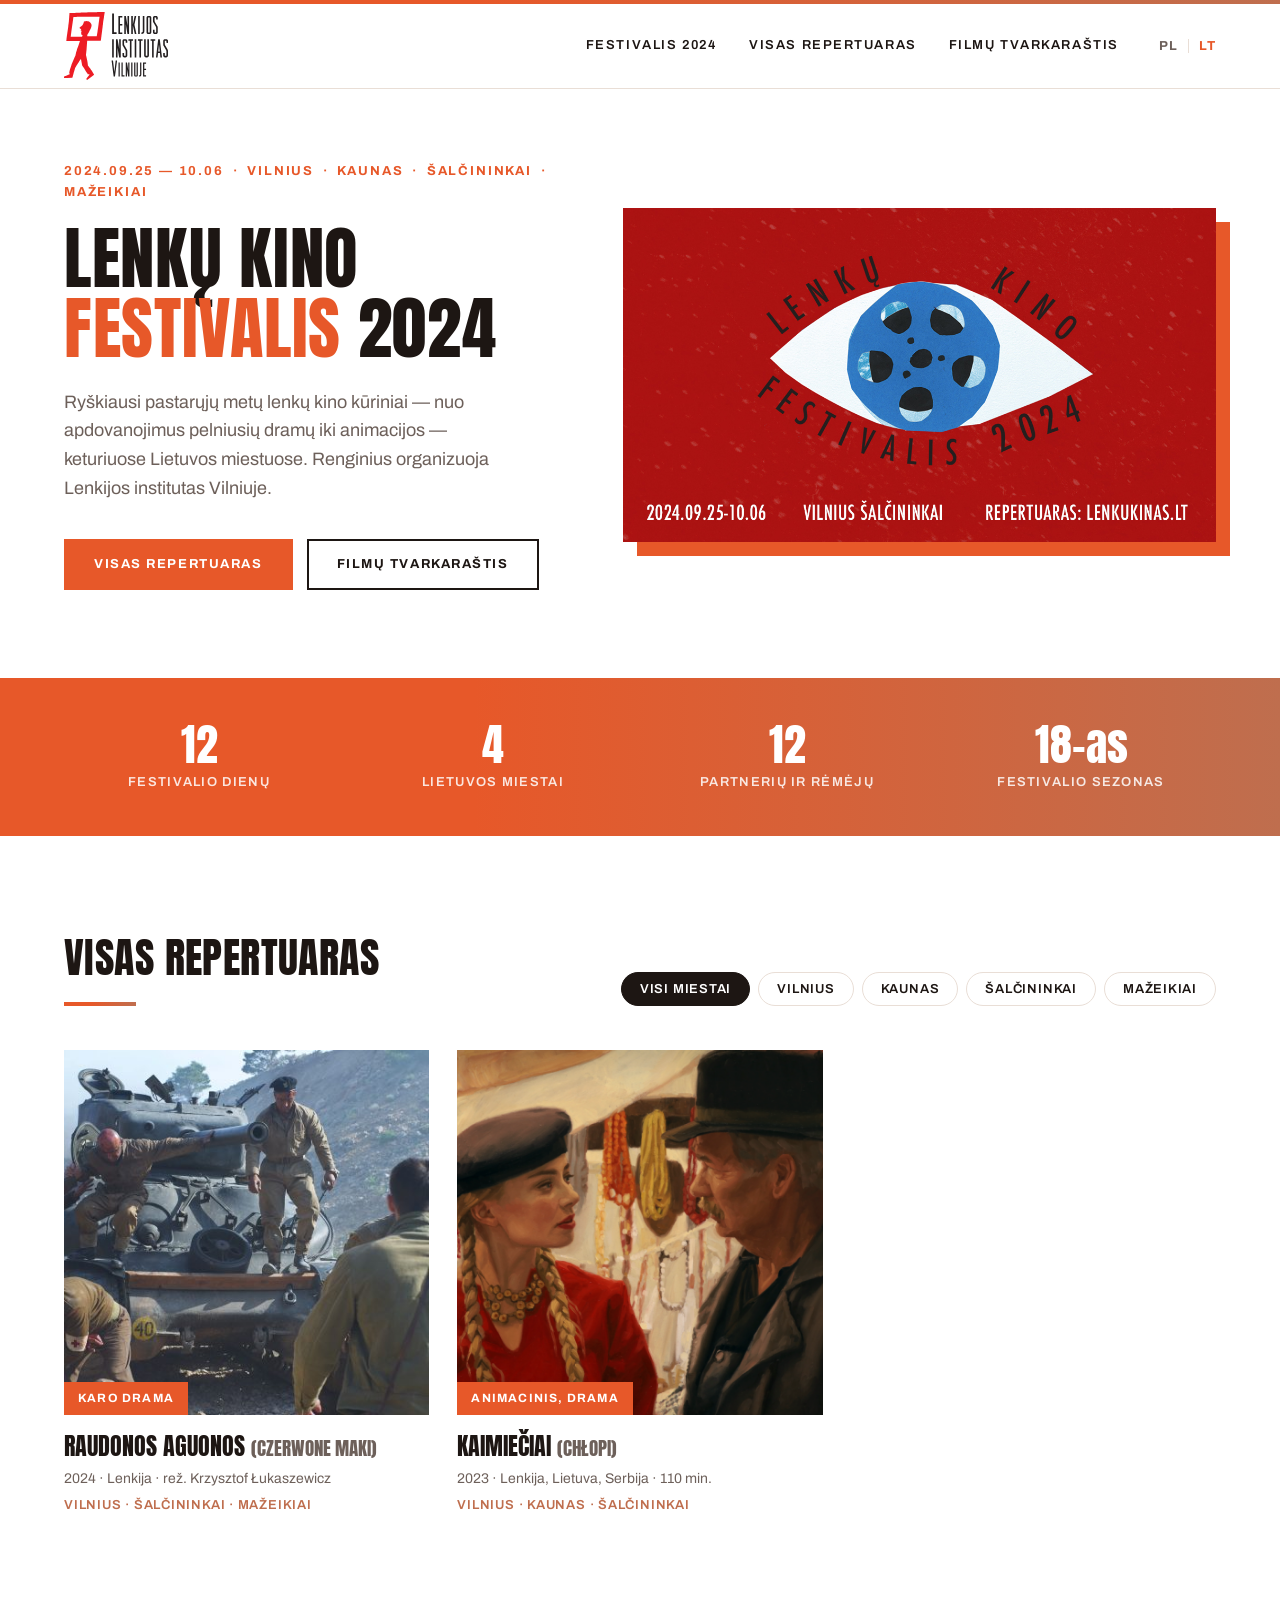
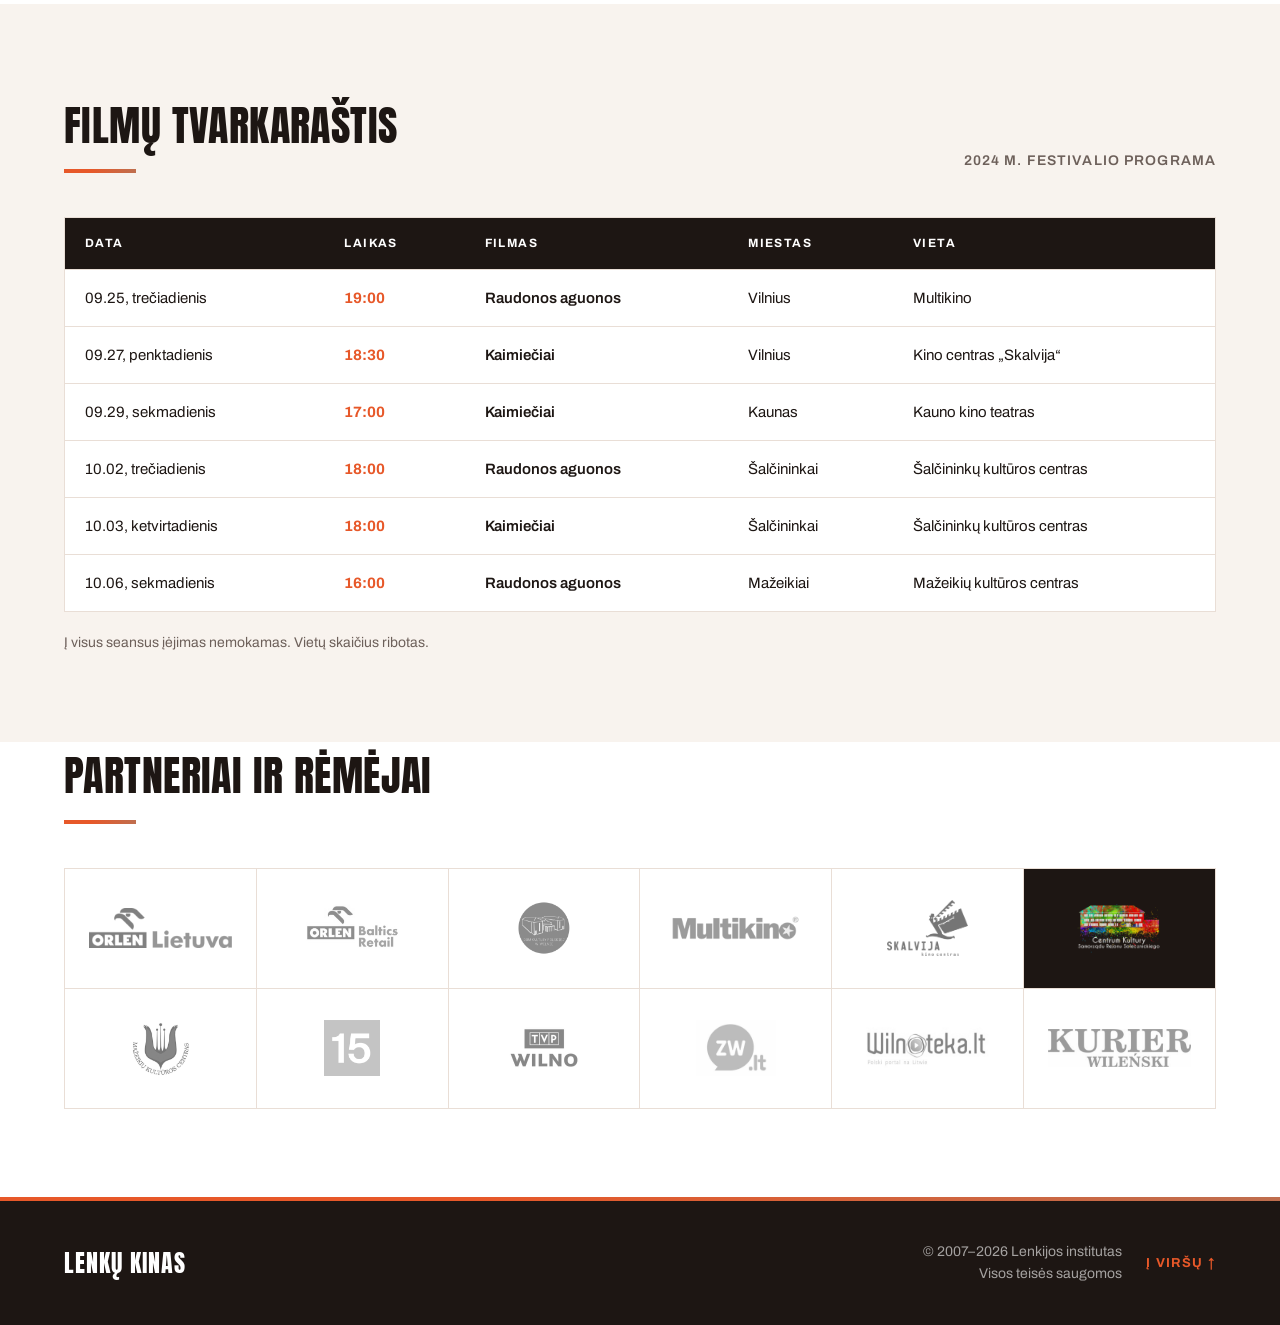
==== index.html @ 1b1f5050 "Remove ornament graphics and related styles Co-Authored-By: Claude Fable 5 <noreply@anthropic.com>" ====
<!DOCTYPE html>
<html lang="lt">
<head>
<meta charset="UTF-8">
<meta name="viewport" content="width=device-width, initial-scale=1">
<title>Lenkų kinas — Lenkų kino festivalis 2024</title>
<meta name="description" content="Lenkų kino festivalis 2024 — geriausi lenkų filmai Vilniuje, Kaune, Šalčininkuose ir Mažeikiuose. 2024.09.25–10.06.">
<link rel="preconnect" href="https://fonts.googleapis.com">
<link rel="preconnect" href="https://fonts.gstatic.com" crossorigin>
<link href="https://fonts.googleapis.com/css2?family=Anton&family=Archivo:ital,wght@0,400;0,500;0,600;0,700;1,400&display=swap" rel="stylesheet">
<link rel="stylesheet" href="assets/css/style.css">
</head>
<body>

<header class="site-header" id="top">
    <div class="wrap header-inner">
        <a href="#top" class="logo" aria-label="Lenkų kinas — pradžia">
            <img src="assets/img/logo-lt.svg" alt="Lenkų kinas" width="124" height="80">
        </a>

        <nav class="main-nav" id="main-nav" aria-label="Pagrindinė navigacija">
            <a href="#festivalis">Festivalis 2024</a>
            <a href="#all">Visas repertuaras</a>
            <a href="#tvarkarastis">Filmų tvarkaraštis</a>
        </nav>

        <div class="header-right">
            <div class="lang" aria-label="Kalbos pasirinkimas">
                <a href="https://www.lenkukinas.lt/" lang="pl" hreflang="pl">PL</a>
                <span class="lang-sep" aria-hidden="true"></span>
                <a href="#" class="is-active" lang="lt" hreflang="lt" aria-current="page">LT</a>
            </div>
            <button class="nav-toggle" id="nav-toggle" aria-expanded="false" aria-controls="main-nav" aria-label="Meniu">
                <span></span><span></span><span></span>
            </button>
        </div>
    </div>
</header>

<main>

    <!-- HERO -->
    <section class="hero" id="festivalis">
        <div class="wrap hero-grid">
            <div class="hero-copy">
                <p class="eyebrow">2024.09.25 — 10.06&ensp;·&ensp;Vilnius&ensp;·&ensp;Kaunas&ensp;·&ensp;Šalčininkai&ensp;·&ensp;Mažeikiai</p>
                <h1>Lenkų kino <em>festivalis</em> 2024</h1>
                <p class="lead">Ryškiausi pastarųjų metų lenkų kino kūriniai — nuo apdovanojimus pelniusių dramų iki animacijos — keturiuose Lietuvos miestuose. Renginius organizuoja Lenkijos institutas Vilniuje.</p>
                <div class="hero-actions">
                    <a class="btn btn-solid" href="#all">Visas repertuaras</a>
                    <a class="btn btn-ghost" href="#tvarkarastis">Filmų tvarkaraštis</a>
                </div>
            </div>
            <div class="hero-poster">
                <img src="assets/img/hero-festival.jpg" alt="Lenkų kino festivalio 2024 plakatas" width="1120" height="630">
            </div>
        </div>
    </section>

    <!-- FACTS BAND -->
    <section class="band">
        <div class="wrap band-grid">
            <div class="fact"><strong>12</strong><span>festivalio dienų</span></div>
            <div class="fact"><strong>4</strong><span>Lietuvos miestai</span></div>
            <div class="fact"><strong>12</strong><span>partnerių ir rėmėjų</span></div>
            <div class="fact"><strong>18-as</strong><span>festivalio sezonas</span></div>
        </div>
    </section>

    <!-- REPERTUARAS -->
    <section class="section" id="all">
        <div class="wrap">
            <div class="section-head">
                <h2>Visas repertuaras</h2>
                <nav class="city-filter" aria-label="Filtruoti pagal miestą">
                    <button class="pill is-active" data-city="visi">Visi miestai</button>
                    <button class="pill" data-city="vilnius">Vilnius</button>
                    <button class="pill" data-city="kaunas">Kaunas</button>
                    <button class="pill" data-city="salcininkai">Šalčininkai</button>
                    <button class="pill" data-city="mazeikiai">Mažeikiai</button>
                </nav>
            </div>

            <div class="movies" id="movies">
                <a class="movie" href="#tvarkarastis" data-cities="vilnius salcininkai mazeikiai">
                    <figure class="movie-media">
                        <img src="assets/img/film-czerwone-maki.jpg" alt="Kadras iš filmo „Raudonos aguonos“" loading="lazy" width="400" height="400">
                        <figcaption class="movie-tag">Karo drama</figcaption>
                    </figure>
                    <div class="movie-body">
                        <h3>Raudonos aguonos <span>(Czerwone maki)</span></h3>
                        <p class="movie-meta">2024 · Lenkija · rež. Krzysztof Łukaszewicz</p>
                        <p class="movie-cities">Vilnius · Šalčininkai · Mažeikiai</p>
                    </div>
                </a>

                <a class="movie" href="#tvarkarastis" data-cities="vilnius kaunas salcininkai">
                    <figure class="movie-media">
                        <img src="assets/img/film-chlopi.png" alt="Kadras iš filmo „Kaimiečiai“" loading="lazy" width="400" height="400">
                        <figcaption class="movie-tag">Animacinis, drama</figcaption>
                    </figure>
                    <div class="movie-body">
                        <h3>Kaimiečiai <span>(Chłopi)</span></h3>
                        <p class="movie-meta">2023 · Lenkija, Lietuva, Serbija · 110 min.</p>
                        <p class="movie-cities">Vilnius · Kaunas · Šalčininkai</p>
                    </div>
                </a>
            </div>
            <p class="movies-empty" id="movies-empty" hidden>Pasirinktame mieste seansų šiuo metu nėra.</p>
        </div>
    </section>

    <!-- TVARKARASTIS -->
    <section class="section section-alt" id="tvarkarastis">
        <div class="wrap">
            <div class="section-head">
                <h2>Filmų tvarkaraštis</h2>
                <p class="section-note">2024 m. festivalio programa</p>
            </div>

            <div class="schedule">
                <table>
                    <thead>
                        <tr><th>Data</th><th>Laikas</th><th>Filmas</th><th>Miestas</th><th>Vieta</th></tr>
                    </thead>
                    <tbody>
                        <tr data-city="vilnius">
                            <td data-th="Data">09.25, trečiadienis</td>
                            <td data-th="Laikas">19:00</td>
                            <td data-th="Filmas">Raudonos aguonos</td>
                            <td data-th="Miestas">Vilnius</td>
                            <td data-th="Vieta">Multikino</td>
                        </tr>
                        <tr data-city="vilnius">
                            <td data-th="Data">09.27, penktadienis</td>
                            <td data-th="Laikas">18:30</td>
                            <td data-th="Filmas">Kaimiečiai</td>
                            <td data-th="Miestas">Vilnius</td>
                            <td data-th="Vieta">Kino centras „Skalvija“</td>
                        </tr>
                        <tr data-city="kaunas">
                            <td data-th="Data">09.29, sekmadienis</td>
                            <td data-th="Laikas">17:00</td>
                            <td data-th="Filmas">Kaimiečiai</td>
                            <td data-th="Miestas">Kaunas</td>
                            <td data-th="Vieta">Kauno kino teatras</td>
                        </tr>
                        <tr data-city="salcininkai">
                            <td data-th="Data">10.02, trečiadienis</td>
                            <td data-th="Laikas">18:00</td>
                            <td data-th="Filmas">Raudonos aguonos</td>
                            <td data-th="Miestas">Šalčininkai</td>
                            <td data-th="Vieta">Šalčininkų kultūros centras</td>
                        </tr>
                        <tr data-city="salcininkai">
                            <td data-th="Data">10.03, ketvirtadienis</td>
                            <td data-th="Laikas">18:00</td>
                            <td data-th="Filmas">Kaimiečiai</td>
                            <td data-th="Miestas">Šalčininkai</td>
                            <td data-th="Vieta">Šalčininkų kultūros centras</td>
                        </tr>
                        <tr data-city="mazeikiai">
                            <td data-th="Data">10.06, sekmadienis</td>
                            <td data-th="Laikas">16:00</td>
                            <td data-th="Filmas">Raudonos aguonos</td>
                            <td data-th="Miestas">Mažeikiai</td>
                            <td data-th="Vieta">Mažeikių kultūros centras</td>
                        </tr>
                    </tbody>
                </table>
            </div>
            <p class="schedule-note">Į visus seansus įėjimas nemokamas. Vietų skaičius ribotas.</p>
        </div>
    </section>

    <!-- PARTNERIAI -->
    <section class="section partners-section">
        <div class="wrap">
            <div class="section-head">
                <h2>Partneriai ir rėmėjai</h2>
            </div>
            <div class="partners">
                <div class="partner"><img src="assets/img/partner-orlen-lietuva.png" alt="Orlen Lietuva" loading="lazy"></div>
                <div class="partner"><img src="assets/img/partner-orlen-baltic.jpg" alt="Orlen Baltic Retail" loading="lazy"></div>
                <div class="partner"><img src="assets/img/partner-dkp.png" alt="Dom Kultury Polskiej w Wilnie" loading="lazy"></div>
                <div class="partner"><img src="assets/img/partner-multikino.png" alt="Multikino" loading="lazy"></div>
                <div class="partner"><img src="assets/img/partner-skalvija.png" alt="Kino centras Skalvija" loading="lazy"></div>
                <div class="partner partner-dark"><img src="assets/img/partner-kc.png" alt="Kultūros centras" loading="lazy"></div>
                <div class="partner"><img src="assets/img/partner-mazeikiai.jpg" alt="Mažeikių rajono savivaldybė" loading="lazy"></div>
                <div class="partner"><img src="assets/img/partner-15min.png" alt="15min" loading="lazy"></div>
                <div class="partner"><img src="assets/img/partner-tvp.jpg" alt="TVP Wilno" loading="lazy"></div>
                <div class="partner"><img src="assets/img/partner-zw.png" alt="zw.lt" loading="lazy"></div>
                <div class="partner"><img src="assets/img/partner-wilnoteka.jpg" alt="Wilnoteka" loading="lazy"></div>
                <div class="partner"><img src="assets/img/partner-kw.png" alt="Kurier Wileński" loading="lazy"></div>
            </div>
        </div>
    </section>

</main>

<footer class="site-footer">
    <div class="wrap footer-inner">
        <p class="footer-brand">Lenkų kinas</p>
        <div class="footer-meta">
            <p>© 2007–2026 Lenkijos institutas</p>
            <p>Visos teisės saugomos</p>
        </div>
        <a class="footer-top" href="#top">Į viršų ↑</a>
    </div>
</footer>

<script src="assets/js/main.js"></script>
</body>
</html>
---- assets/css/style.css ----
/* ==========================================================================
   LENKŲ KINAS — 2026 refresh
   Spalvos paveldėtos iš originalaus dizaino:
   #E75829 (pagrindinė), #bf6e4e (antrinė), firminis gradientas 90deg.
   ========================================================================== */

:root {
    --primary: #E75829;
    --secondary: #bf6e4e;
    --grad: linear-gradient(90deg, #E75829 37%, #bf6e4e);
    --ink: #1d1613;
    --ink-soft: #6d605a;
    --paper: #fff;
    --cream: #f8f3ee;
    --line: #e9ded6;
    --display: "Anton", "Arial Narrow", sans-serif;
    --body: "Archivo", "Helvetica Neue", Arial, sans-serif;
    --wrap: 1200px;
}

* { box-sizing: border-box; }

html { scroll-behavior: smooth; scroll-padding-top: 96px; }

body {
    margin: 0;
    font-family: var(--body);
    font-size: 17px;
    line-height: 1.6;
    color: var(--ink);
    background: var(--paper);
    -webkit-font-smoothing: antialiased;
}

img { max-width: 100%; height: auto; display: block; }

.wrap {
    max-width: var(--wrap);
    margin: 0 auto;
    padding: 0 24px;
}

/* --------------------------------------------------------------------------
   Header
   -------------------------------------------------------------------------- */

.site-header {
    position: sticky;
    top: 0;
    z-index: 50;
    background: rgba(255, 255, 255, .94);
    backdrop-filter: blur(8px);
    border-bottom: 1px solid var(--line);
}

.site-header::before {
    content: "";
    display: block;
    height: 4px;
    background: var(--grad);
}

.header-inner {
    display: flex;
    align-items: center;
    gap: 40px;
    height: 84px;
}

.logo img { width: 104px; height: auto; }

.main-nav {
    display: flex;
    gap: 32px;
    margin-left: auto;
}

.main-nav a {
    font-size: 13px;
    font-weight: 600;
    letter-spacing: .12em;
    text-transform: uppercase;
    text-decoration: none;
    color: var(--ink);
    padding: 6px 0;
    border-bottom: 2px solid transparent;
    transition: color .15s, border-color .15s;
}

.main-nav a:hover { color: var(--primary); border-bottom-color: var(--primary); }

.header-right { display: flex; align-items: center; gap: 24px; }

.lang { display: flex; align-items: center; gap: 10px; }

.lang a {
    font-size: 13px;
    font-weight: 700;
    letter-spacing: .08em;
    text-decoration: none;
    color: var(--ink-soft);
}

.lang a:hover { color: var(--primary); }
.lang a.is-active { color: var(--primary); }
.lang-sep { width: 1px; height: 14px; background: var(--line); }

.nav-toggle {
    display: none;
    flex-direction: column;
    justify-content: center;
    gap: 5px;
    width: 40px;
    height: 40px;
    padding: 8px;
    background: none;
    border: 0;
    cursor: pointer;
}

.nav-toggle span {
    display: block;
    height: 2px;
    background: var(--ink);
    transition: transform .2s, opacity .2s;
}

/* --------------------------------------------------------------------------
   Hero
   -------------------------------------------------------------------------- */

.hero { padding: 72px 0 88px; }

.hero-grid {
    display: grid;
    grid-template-columns: minmax(0, 5fr) minmax(0, 6fr);
    gap: 64px;
    align-items: center;
}

.eyebrow {
    margin: 0 0 20px;
    font-size: 13px;
    font-weight: 700;
    letter-spacing: .14em;
    text-transform: uppercase;
    color: var(--primary);
}

.hero h1 {
    margin: 0 0 24px;
    font-family: var(--display);
    font-weight: 400;
    font-size: clamp(44px, 5.4vw, 72px);
    line-height: 1.02;
    text-transform: uppercase;
    letter-spacing: .01em;
}

.hero h1 em {
    font-style: normal;
    color: var(--primary);
}

.lead {
    margin: 0 0 36px;
    max-width: 46ch;
    font-size: 18px;
    color: var(--ink-soft);
}

.hero-actions { display: flex; flex-wrap: wrap; gap: 14px; }

.btn {
    display: inline-block;
    padding: 15px 30px;
    font-size: 13px;
    font-weight: 700;
    letter-spacing: .12em;
    text-transform: uppercase;
    text-decoration: none;
    transition: background .15s, color .15s, border-color .15s;
}

.btn-solid {
    background: var(--primary);
    color: #fff;
}

.btn-solid:hover { background: #c94517; }

.btn-ghost {
    border: 2px solid var(--ink);
    color: var(--ink);
    padding: 13px 28px;
}

.btn-ghost:hover { border-color: var(--primary); color: var(--primary); }

.hero-poster { position: relative; }

.hero-poster img {
    width: 100%;
    box-shadow: 14px 14px 0 var(--primary);
}

/* --------------------------------------------------------------------------
   Facts band
   -------------------------------------------------------------------------- */

.band {
    position: relative;
    background: var(--grad);
    color: #fff;
    padding: 44px 0;
    overflow: hidden;
}

.band-grid {
    display: grid;
    grid-template-columns: repeat(4, 1fr);
    gap: 24px;
    text-align: center;
}

.fact strong {
    display: block;
    font-family: var(--display);
    font-weight: 400;
    font-size: 44px;
    line-height: 1;
}

.fact span {
    display: block;
    margin-top: 6px;
    font-size: 13px;
    font-weight: 600;
    letter-spacing: .1em;
    text-transform: uppercase;
    opacity: .85;
}

/* --------------------------------------------------------------------------
   Sections
   -------------------------------------------------------------------------- */

.section { padding: 88px 0; }

.section-alt { background: var(--cream); }

.section-head {
    display: flex;
    flex-wrap: wrap;
    align-items: flex-end;
    justify-content: space-between;
    gap: 20px;
    margin-bottom: 44px;
}

.section-head h2 {
    position: relative;
    margin: 0;
    padding-bottom: 14px;
    font-family: var(--display);
    font-weight: 400;
    font-size: clamp(30px, 3.4vw, 42px);
    text-transform: uppercase;
    letter-spacing: .01em;
}

.section-head h2::after {
    content: "";
    position: absolute;
    left: 0;
    bottom: 0;
    width: 72px;
    height: 4px;
    background: var(--grad);
}

.section-note {
    margin: 0;
    font-size: 14px;
    font-weight: 600;
    letter-spacing: .08em;
    text-transform: uppercase;
    color: var(--ink-soft);
}

/* --------------------------------------------------------------------------
   City filter
   -------------------------------------------------------------------------- */

.city-filter { display: flex; flex-wrap: wrap; gap: 8px; }

.pill {
    padding: 9px 18px;
    font-family: var(--body);
    font-size: 13px;
    font-weight: 600;
    letter-spacing: .06em;
    text-transform: uppercase;
    color: var(--ink);
    background: none;
    border: 1.5px solid var(--line);
    border-radius: 999px;
    cursor: pointer;
    transition: border-color .15s, color .15s, background .15s;
}

.pill:hover { border-color: var(--primary); color: var(--primary); }

.pill.is-active {
    background: var(--ink);
    border-color: var(--ink);
    color: #fff;
}

/* --------------------------------------------------------------------------
   Movies
   -------------------------------------------------------------------------- */

.movies {
    display: grid;
    grid-template-columns: repeat(auto-fill, minmax(300px, 1fr));
    gap: 36px 28px;
}

.movie {
    text-decoration: none;
    color: var(--ink);
}

.movie-media {
    position: relative;
    margin: 0;
    overflow: hidden;
    aspect-ratio: 1;
    background: var(--cream);
}

.movie-media img {
    width: 100%;
    height: 100%;
    object-fit: cover;
    transition: transform .45s cubic-bezier(.2, .6, .2, 1);
}

.movie:hover .movie-media img { transform: scale(1.045); }

.movie-tag {
    position: absolute;
    left: 0;
    bottom: 0;
    padding: 7px 14px;
    background: var(--primary);
    color: #fff;
    font-size: 12px;
    font-weight: 700;
    letter-spacing: .1em;
    text-transform: uppercase;
}

.movie-body { padding-top: 18px; }

.movie h3 {
    margin: 0 0 8px;
    font-family: var(--display);
    font-weight: 400;
    font-size: 24px;
    line-height: 1.15;
    text-transform: uppercase;
    transition: color .15s;
}

.movie:hover h3 { color: var(--primary); }

.movie h3 span { color: var(--ink-soft); font-size: .8em; }

.movie-meta {
    margin: 0 0 4px;
    font-size: 14px;
    color: var(--ink-soft);
}

.movie-cities {
    margin: 0;
    font-size: 13px;
    font-weight: 600;
    letter-spacing: .06em;
    text-transform: uppercase;
    color: var(--secondary);
}

.movies-empty {
    margin: 32px 0 0;
    color: var(--ink-soft);
}

.movie[hidden] { display: none; }

/* --------------------------------------------------------------------------
   Schedule
   -------------------------------------------------------------------------- */

.schedule { overflow-x: auto; }

.schedule table {
    width: 100%;
    border-collapse: collapse;
    background: #fff;
    border: 1px solid var(--line);
}

.schedule th {
    padding: 16px 20px;
    text-align: left;
    font-size: 12px;
    font-weight: 700;
    letter-spacing: .12em;
    text-transform: uppercase;
    color: #fff;
    background: var(--ink);
    white-space: nowrap;
}

.schedule td {
    padding: 16px 20px;
    font-size: 15px;
    border-top: 1px solid var(--line);
    white-space: nowrap;
}

.schedule td:nth-child(2) { font-weight: 700; color: var(--primary); }
.schedule td:nth-child(3) { font-weight: 600; }

.schedule tbody tr { transition: background .15s; }
.schedule tbody tr:hover { background: #fdf1ea; }
.schedule tr[hidden] { display: none; }

.schedule-note {
    margin: 20px 0 0;
    font-size: 14px;
    color: var(--ink-soft);
}

/* --------------------------------------------------------------------------
   Partners
   -------------------------------------------------------------------------- */

.partners-section { padding-top: 0; }

.partners {
    display: grid;
    grid-template-columns: repeat(6, 1fr);
    border-top: 1px solid var(--line);
    border-left: 1px solid var(--line);
}

.partner {
    display: flex;
    align-items: center;
    justify-content: center;
    padding: 28px 24px;
    min-height: 120px;
    border-right: 1px solid var(--line);
    border-bottom: 1px solid var(--line);
}

.partner img {
    max-height: 56px;
    width: auto;
    max-width: 100%;
    object-fit: contain;
    filter: grayscale(1);
    opacity: .6;
    transition: filter .2s, opacity .2s;
}

.partner:hover img { filter: none; opacity: 1; }

.partner-dark { background: var(--ink); }
.partner-dark img { opacity: .85; filter: none; }
.partner-dark:hover img { opacity: 1; }

/* --------------------------------------------------------------------------
   Footer
   -------------------------------------------------------------------------- */

.site-footer {
    background: var(--ink);
    color: #fff;
    border-top: 4px solid;
    border-image: var(--grad) 1;
}

.footer-inner {
    display: flex;
    flex-wrap: wrap;
    align-items: center;
    gap: 24px;
    padding-top: 40px;
    padding-bottom: 40px;
}

.footer-brand {
    margin: 0;
    font-family: var(--display);
    font-size: 24px;
    text-transform: uppercase;
    letter-spacing: .04em;
}

.footer-meta {
    margin-left: auto;
    text-align: right;
    font-size: 14px;
    color: rgba(255, 255, 255, .6);
}

.footer-meta p { margin: 0; }

.footer-top {
    font-size: 13px;
    font-weight: 700;
    letter-spacing: .1em;
    text-transform: uppercase;
    text-decoration: none;
    color: var(--primary);
}

.footer-top:hover { color: #fff; }

/* --------------------------------------------------------------------------
   Responsive
   -------------------------------------------------------------------------- */

@media (max-width: 960px) {
    .hero { padding: 48px 0 64px; }

    .hero-grid {
        grid-template-columns: 1fr;
        gap: 48px;
    }

    .hero-poster { order: -1; }
    .hero-poster img { box-shadow: 10px 10px 0 var(--primary); }

    .band-grid { grid-template-columns: repeat(2, 1fr); gap: 32px 16px; }

    .partners { grid-template-columns: repeat(3, 1fr); }
}

@media (max-width: 760px) {
    .header-inner { height: 72px; gap: 20px; }
    .logo img { width: 88px; }

    .nav-toggle { display: flex; }

    .main-nav {
        position: absolute;
        top: 100%;
        left: 0;
        right: 0;
        flex-direction: column;
        gap: 0;
        background: #fff;
        border-bottom: 1px solid var(--line);
        padding: 8px 24px 16px;
        display: none;
    }

    .main-nav.is-open { display: flex; }

    .main-nav a { padding: 14px 0; border-bottom: 1px solid var(--line); }
    .main-nav a:last-child { border-bottom: 0; }

    .site-header.nav-open .nav-toggle span:nth-child(1) { transform: translateY(7px) rotate(45deg); }
    .site-header.nav-open .nav-toggle span:nth-child(2) { opacity: 0; }
    .site-header.nav-open .nav-toggle span:nth-child(3) { transform: translateY(-7px) rotate(-45deg); }

    .section { padding: 64px 0; }

    .section-head { flex-direction: column; align-items: flex-start; }

    /* Tvarkaraštis — kortelės vietoje lentelės */
    .schedule table, .schedule tbody, .schedule tr, .schedule td { display: block; }
    .schedule thead { display: none; }
    .schedule table { border: 0; background: none; }

    .schedule tr {
        background: #fff;
        border: 1px solid var(--line);
        margin-bottom: 12px;
        padding: 6px 0;
    }

    .schedule td {
        display: flex;
        justify-content: space-between;
        gap: 16px;
        border: 0;
        padding: 8px 18px;
        white-space: normal;
    }

    .schedule td::before {
        content: attr(data-th);
        font-size: 11px;
        font-weight: 700;
        letter-spacing: .1em;
        text-transform: uppercase;
        color: var(--ink-soft);
        padding-top: 3px;
    }

    .partners { grid-template-columns: repeat(2, 1fr); }

    .footer-inner { flex-direction: column; text-align: center; }
    .footer-meta { margin-left: 0; text-align: center; }
}
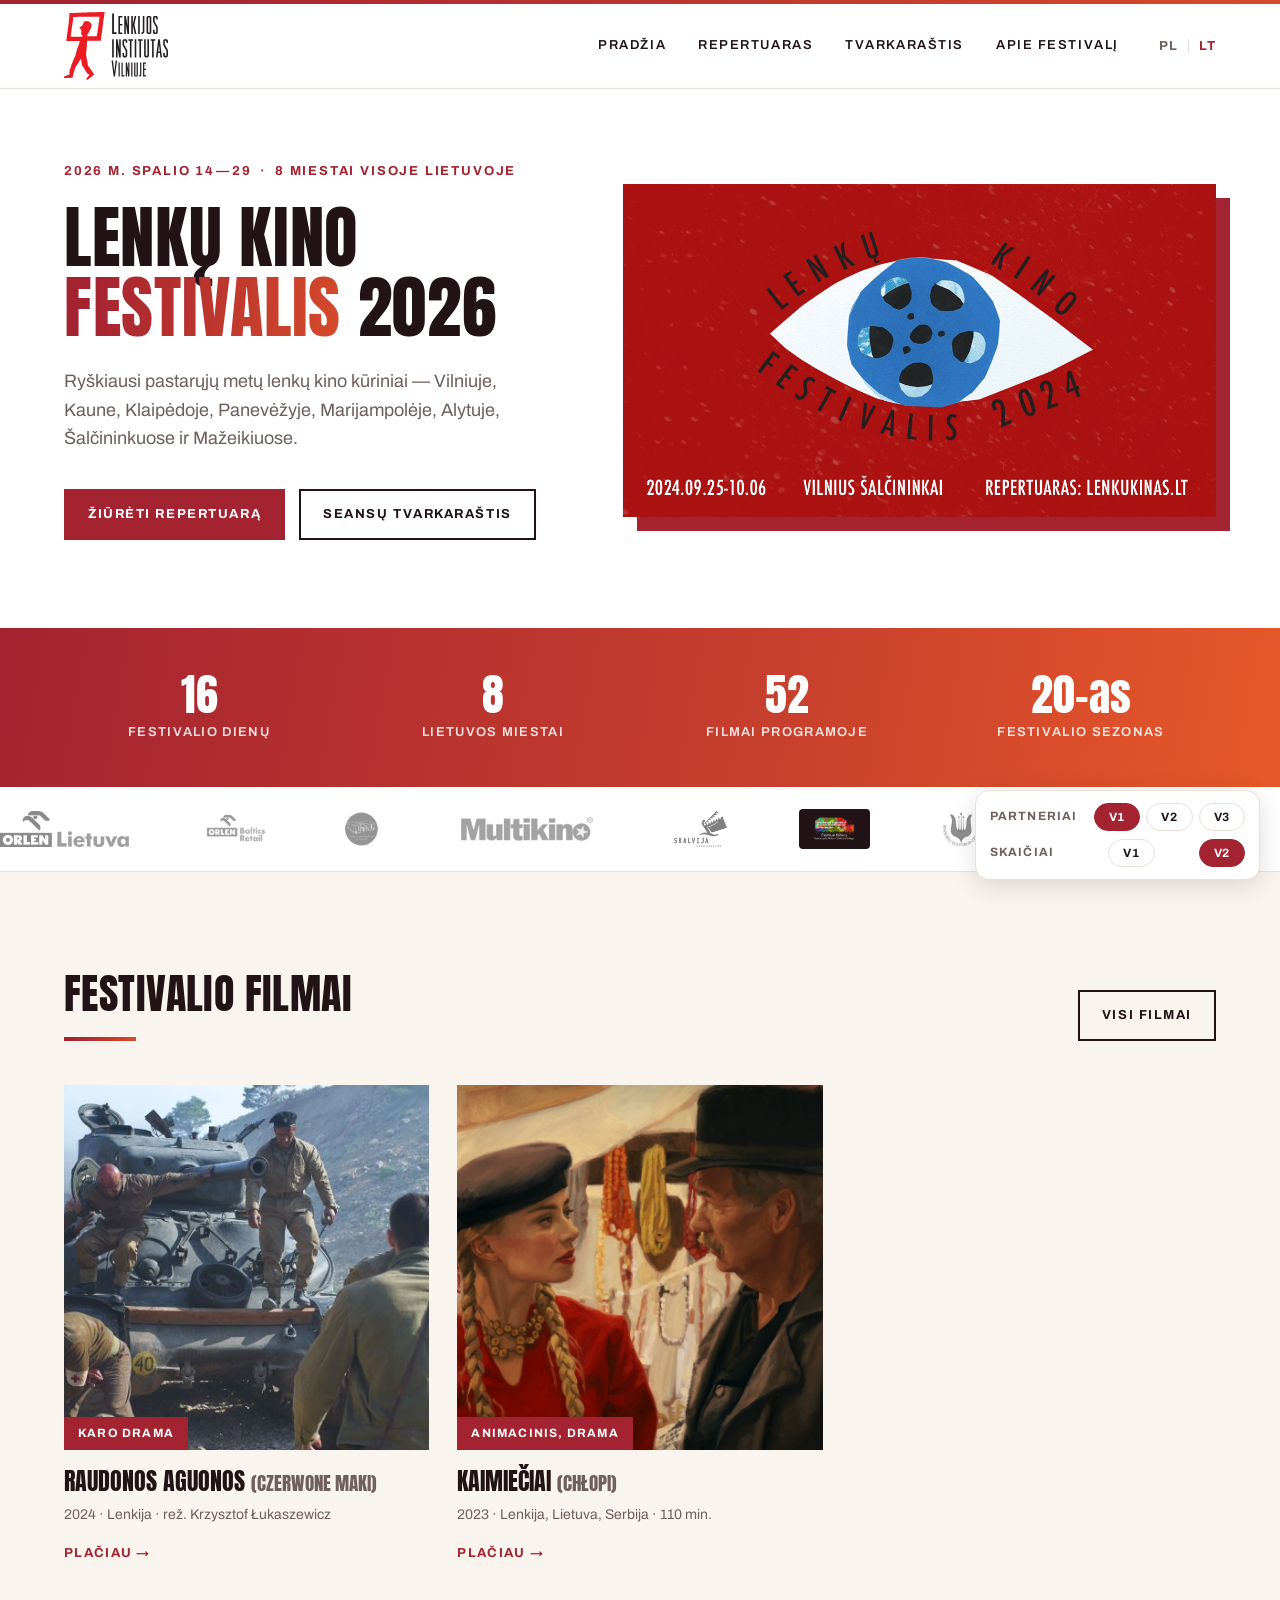
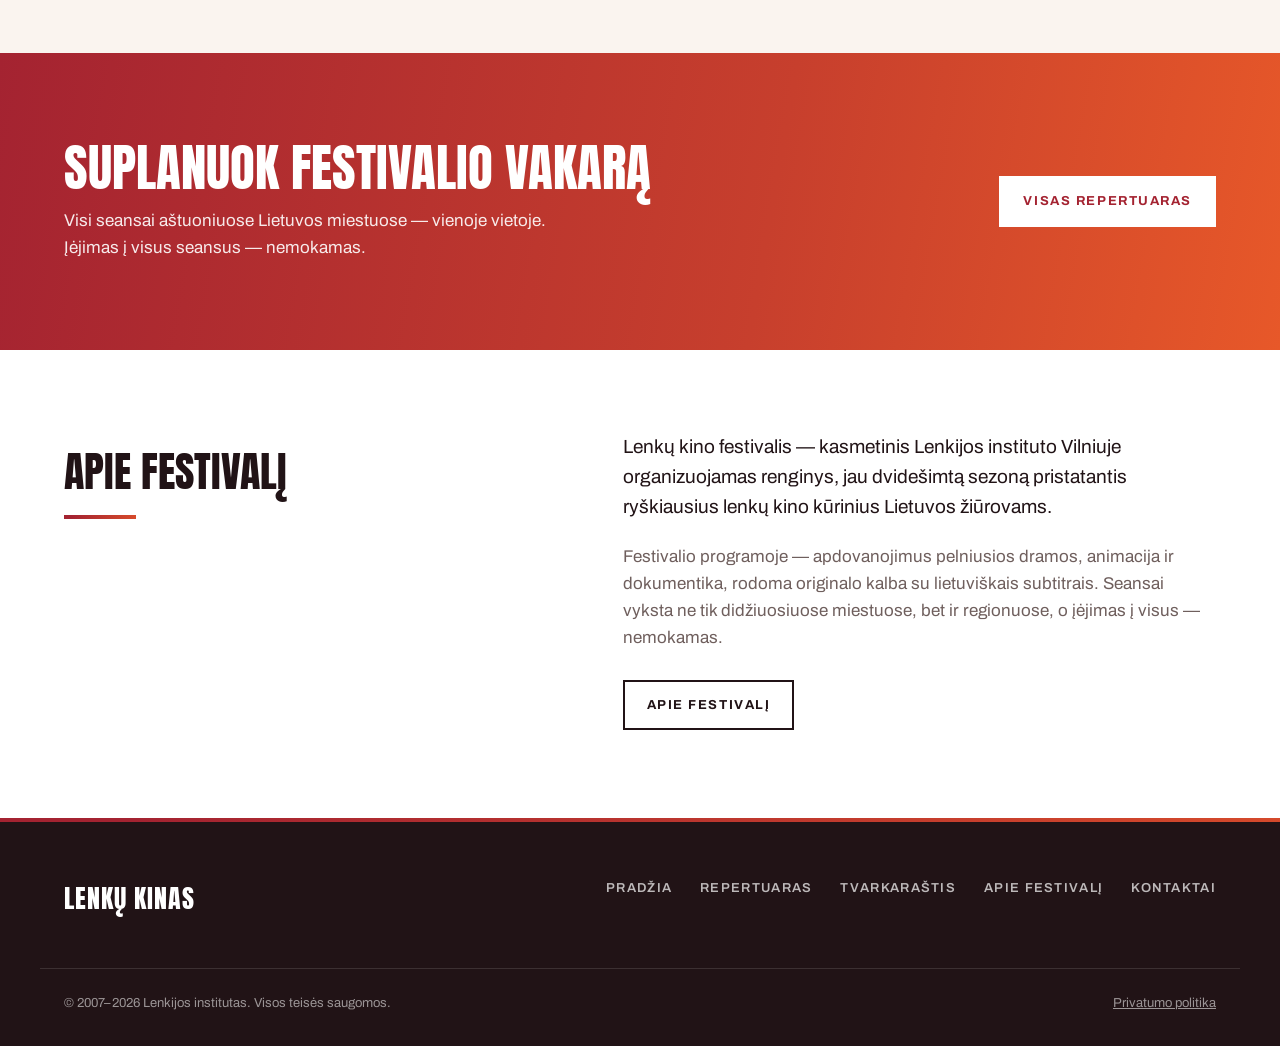
==== commit f014f4d6: "Add subpages: about, film details, repertoire and schedule - New pages: apie.html, filmas.html, repe" ====
--- a/index.html
+++ b/index.html
@@ -3,14 +3,48 @@
 <head>
 <meta charset="UTF-8">
 <meta name="viewport" content="width=device-width, initial-scale=1">
-<title>Lenkų kinas — Lenkų kino festivalis 2024</title>
-<meta name="description" content="Lenkų kino festivalis 2024 — geriausi lenkų filmai Vilniuje, Kaune, Šalčininkuose ir Mažeikiuose. 2024.09.25–10.06.">
+<title>Lenkų kinas — Lenkų kino festivalis 2026</title>
+<meta name="description" content="Lenkų kino festivalis 2026 — 52 filmai aštuoniuose Lietuvos miestuose. Spalio 14–29 d. Vilniuje, Kaune, Klaipėdoje, Panevėžyje, Marijampolėje, Alytuje, Šalčininkuose ir Mažeikiuose.">
 <link rel="preconnect" href="https://fonts.googleapis.com">
 <link rel="preconnect" href="https://fonts.gstatic.com" crossorigin>
 <link href="https://fonts.googleapis.com/css2?family=Anton&family=Archivo:ital,wght@0,400;0,500;0,600;0,700;1,400&display=swap" rel="stylesheet">
 <link rel="stylesheet" href="assets/css/style.css">
 </head>
-<body>
+<body class="partneriai-v1 skaiciai-v2">
+
+<!-- V3: partnerių juosta virš navbaro (ne sticky) -->
+<div class="marquee marquee-top" aria-label="Partneriai ir rėmėjai">
+    <div class="marquee-track">
+        <div class="marquee-group">
+            <img src="assets/img/partner-orlen-lietuva.png" alt="Orlen Lietuva">
+            <img src="assets/img/partner-orlen-baltic.jpg" alt="Orlen Baltic Retail">
+            <img src="assets/img/partner-dkp.png" alt="Dom Kultury Polskiej w Wilnie">
+            <img src="assets/img/partner-multikino.png" alt="Multikino">
+            <img src="assets/img/partner-skalvija.png" alt="Kino centras Skalvija">
+            <span class="marquee-chip"><img src="assets/img/partner-kc.png" alt="Kultūros centras"></span>
+            <img src="assets/img/partner-mazeikiai.jpg" alt="Mažeikių rajono savivaldybė">
+            <img src="assets/img/partner-15min.png" alt="15min">
+            <img src="assets/img/partner-tvp.jpg" alt="TVP Wilno">
+            <img src="assets/img/partner-zw.png" alt="zw.lt">
+            <img src="assets/img/partner-wilnoteka.jpg" alt="Wilnoteka">
+            <img src="assets/img/partner-kw.png" alt="Kurier Wileński">
+        </div>
+        <div class="marquee-group" aria-hidden="true">
+            <img src="assets/img/partner-orlen-lietuva.png" alt="">
+            <img src="assets/img/partner-orlen-baltic.jpg" alt="">
+            <img src="assets/img/partner-dkp.png" alt="">
+            <img src="assets/img/partner-multikino.png" alt="">
+            <img src="assets/img/partner-skalvija.png" alt="">
+            <span class="marquee-chip"><img src="assets/img/partner-kc.png" alt=""></span>
+            <img src="assets/img/partner-mazeikiai.jpg" alt="">
+            <img src="assets/img/partner-15min.png" alt="">
+            <img src="assets/img/partner-tvp.jpg" alt="">
+            <img src="assets/img/partner-zw.png" alt="">
+            <img src="assets/img/partner-wilnoteka.jpg" alt="">
+            <img src="assets/img/partner-kw.png" alt="">
+        </div>
+    </div>
+</div>
 
 <header class="site-header" id="top">
     <div class="wrap header-inner">
@@ -19,9 +53,10 @@
         </a>
 
         <nav class="main-nav" id="main-nav" aria-label="Pagrindinė navigacija">
-            <a href="#festivalis">Festivalis 2024</a>
-            <a href="#all">Visas repertuaras</a>
-            <a href="#tvarkarastis">Filmų tvarkaraštis</a>
+            <a href="#top">Pradžia</a>
+            <a href="repertuaras.html">Repertuaras</a>
+            <a href="tvarkarastis.html">Tvarkaraštis</a>
+            <a href="apie.html">Apie festivalį</a>
         </nav>
 
         <div class="header-right">
@@ -40,15 +75,15 @@
 <main>
 
     <!-- HERO -->
-    <section class="hero" id="festivalis">
+    <section class="hero">
         <div class="wrap hero-grid">
             <div class="hero-copy">
-                <p class="eyebrow">2024.09.25 — 10.06&ensp;·&ensp;Vilnius&ensp;·&ensp;Kaunas&ensp;·&ensp;Šalčininkai&ensp;·&ensp;Mažeikiai</p>
-                <h1>Lenkų kino <em>festivalis</em> 2024</h1>
-                <p class="lead">Ryškiausi pastarųjų metų lenkų kino kūriniai — nuo apdovanojimus pelniusių dramų iki animacijos — keturiuose Lietuvos miestuose. Renginius organizuoja Lenkijos institutas Vilniuje.</p>
+                <p class="eyebrow">2026 m. spalio 14—29&ensp;·&ensp;8 miestai visoje Lietuvoje</p>
+                <h1>Lenkų kino <em>festivalis</em> 2026</h1>
+                <p class="lead">Ryškiausi pastarųjų metų lenkų kino kūriniai — Vilniuje, Kaune, Klaipėdoje, Panevėžyje, Marijampolėje, Alytuje, Šalčininkuose ir Mažeikiuose.</p>
                 <div class="hero-actions">
-                    <a class="btn btn-solid" href="#all">Visas repertuaras</a>
-                    <a class="btn btn-ghost" href="#tvarkarastis">Filmų tvarkaraštis</a>
+                    <a class="btn btn-solid" href="repertuaras.html">Žiūrėti repertuarą</a>
+                    <a class="btn btn-ghost" href="tvarkarastis.html">Seansų tvarkaraštis</a>
                 </div>
             </div>
             <div class="hero-poster">
@@ -57,32 +92,60 @@
         </div>
     </section>
 
-    <!-- FACTS BAND -->
-    <section class="band">
-        <div class="wrap band-grid">
-            <div class="fact"><strong>12</strong><span>festivalio dienų</span></div>
-            <div class="fact"><strong>4</strong><span>Lietuvos miestai</span></div>
-            <div class="fact"><strong>12</strong><span>partnerių ir rėmėjų</span></div>
-            <div class="fact"><strong>18-as</strong><span>festivalio sezonas</span></div>
-        </div>
-    </section>
-
-    <!-- REPERTUARAS -->
-    <section class="section" id="all">
+    <!-- INFO JUOSTA -->
+    <section class="facts">
+        <div class="wrap facts-grid">
+            <div class="fact"><strong>16</strong><span>festivalio dienų</span></div>
+            <div class="fact"><strong>8</strong><span>Lietuvos miestai</span></div>
+            <div class="fact"><strong>52</strong><span>filmai programoje</span></div>
+            <div class="fact"><strong>20-as</strong><span>festivalio sezonas</span></div>
+        </div>
+    </section>
+
+    <!-- V1: partnerių bėganti juosta po skaičių -->
+    <div class="marquee marquee-mid" aria-label="Partneriai ir rėmėjai">
+        <div class="marquee-track">
+            <div class="marquee-group">
+                <img src="assets/img/partner-orlen-lietuva.png" alt="Orlen Lietuva">
+                <img src="assets/img/partner-orlen-baltic.jpg" alt="Orlen Baltic Retail">
+                <img src="assets/img/partner-dkp.png" alt="Dom Kultury Polskiej w Wilnie">
+                <img src="assets/img/partner-multikino.png" alt="Multikino">
+                <img src="assets/img/partner-skalvija.png" alt="Kino centras Skalvija">
+                <span class="marquee-chip"><img src="assets/img/partner-kc.png" alt="Kultūros centras"></span>
+                <img src="assets/img/partner-mazeikiai.jpg" alt="Mažeikių rajono savivaldybė">
+                <img src="assets/img/partner-15min.png" alt="15min">
+                <img src="assets/img/partner-tvp.jpg" alt="TVP Wilno">
+                <img src="assets/img/partner-zw.png" alt="zw.lt">
+                <img src="assets/img/partner-wilnoteka.jpg" alt="Wilnoteka">
+                <img src="assets/img/partner-kw.png" alt="Kurier Wileński">
+            </div>
+            <div class="marquee-group" aria-hidden="true">
+                <img src="assets/img/partner-orlen-lietuva.png" alt="">
+                <img src="assets/img/partner-orlen-baltic.jpg" alt="">
+                <img src="assets/img/partner-dkp.png" alt="">
+                <img src="assets/img/partner-multikino.png" alt="">
+                <img src="assets/img/partner-skalvija.png" alt="">
+                <span class="marquee-chip"><img src="assets/img/partner-kc.png" alt=""></span>
+                <img src="assets/img/partner-mazeikiai.jpg" alt="">
+                <img src="assets/img/partner-15min.png" alt="">
+                <img src="assets/img/partner-tvp.jpg" alt="">
+                <img src="assets/img/partner-zw.png" alt="">
+                <img src="assets/img/partner-wilnoteka.jpg" alt="">
+                <img src="assets/img/partner-kw.png" alt="">
+            </div>
+        </div>
+    </div>
+
+    <!-- FESTIVALIO FILMAI -->
+    <section class="section section-alt" id="filmai">
         <div class="wrap">
             <div class="section-head">
-                <h2>Visas repertuaras</h2>
-                <nav class="city-filter" aria-label="Filtruoti pagal miestą">
-                    <button class="pill is-active" data-city="visi">Visi miestai</button>
-                    <button class="pill" data-city="vilnius">Vilnius</button>
-                    <button class="pill" data-city="kaunas">Kaunas</button>
-                    <button class="pill" data-city="salcininkai">Šalčininkai</button>
-                    <button class="pill" data-city="mazeikiai">Mažeikiai</button>
-                </nav>
-            </div>
-
-            <div class="movies" id="movies">
-                <a class="movie" href="#tvarkarastis" data-cities="vilnius salcininkai mazeikiai">
+                <h2>Festivalio filmai</h2>
+                <a class="btn btn-ghost" href="repertuaras.html">Visi filmai</a>
+            </div>
+
+            <div class="movies">
+                <a class="movie" href="filmas.html?id=czerwone-maki">
                     <figure class="movie-media">
                         <img src="assets/img/film-czerwone-maki.jpg" alt="Kadras iš filmo „Raudonos aguonos“" loading="lazy" width="400" height="400">
                         <figcaption class="movie-tag">Karo drama</figcaption>
@@ -90,11 +153,11 @@
                     <div class="movie-body">
                         <h3>Raudonos aguonos <span>(Czerwone maki)</span></h3>
                         <p class="movie-meta">2024 · Lenkija · rež. Krzysztof Łukaszewicz</p>
-                        <p class="movie-cities">Vilnius · Šalčininkai · Mažeikiai</p>
+                        <span class="movie-more">Plačiau</span>
                     </div>
                 </a>
 
-                <a class="movie" href="#tvarkarastis" data-cities="vilnius kaunas salcininkai">
+                <a class="movie" href="filmas.html?id=chlopi">
                     <figure class="movie-media">
                         <img src="assets/img/film-chlopi.png" alt="Kadras iš filmo „Kaimiečiai“" loading="lazy" width="400" height="400">
                         <figcaption class="movie-tag">Animacinis, drama</figcaption>
@@ -102,79 +165,38 @@
                     <div class="movie-body">
                         <h3>Kaimiečiai <span>(Chłopi)</span></h3>
                         <p class="movie-meta">2023 · Lenkija, Lietuva, Serbija · 110 min.</p>
-                        <p class="movie-cities">Vilnius · Kaunas · Šalčininkai</p>
+                        <span class="movie-more">Plačiau</span>
                     </div>
                 </a>
             </div>
-            <p class="movies-empty" id="movies-empty" hidden>Pasirinktame mieste seansų šiuo metu nėra.</p>
-        </div>
-    </section>
-
-    <!-- TVARKARASTIS -->
-    <section class="section section-alt" id="tvarkarastis">
-        <div class="wrap">
-            <div class="section-head">
-                <h2>Filmų tvarkaraštis</h2>
-                <p class="section-note">2024 m. festivalio programa</p>
-            </div>
-
-            <div class="schedule">
-                <table>
-                    <thead>
-                        <tr><th>Data</th><th>Laikas</th><th>Filmas</th><th>Miestas</th><th>Vieta</th></tr>
-                    </thead>
-                    <tbody>
-                        <tr data-city="vilnius">
-                            <td data-th="Data">09.25, trečiadienis</td>
-                            <td data-th="Laikas">19:00</td>
-                            <td data-th="Filmas">Raudonos aguonos</td>
-                            <td data-th="Miestas">Vilnius</td>
-                            <td data-th="Vieta">Multikino</td>
-                        </tr>
-                        <tr data-city="vilnius">
-                            <td data-th="Data">09.27, penktadienis</td>
-                            <td data-th="Laikas">18:30</td>
-                            <td data-th="Filmas">Kaimiečiai</td>
-                            <td data-th="Miestas">Vilnius</td>
-                            <td data-th="Vieta">Kino centras „Skalvija“</td>
-                        </tr>
-                        <tr data-city="kaunas">
-                            <td data-th="Data">09.29, sekmadienis</td>
-                            <td data-th="Laikas">17:00</td>
-                            <td data-th="Filmas">Kaimiečiai</td>
-                            <td data-th="Miestas">Kaunas</td>
-                            <td data-th="Vieta">Kauno kino teatras</td>
-                        </tr>
-                        <tr data-city="salcininkai">
-                            <td data-th="Data">10.02, trečiadienis</td>
-                            <td data-th="Laikas">18:00</td>
-                            <td data-th="Filmas">Raudonos aguonos</td>
-                            <td data-th="Miestas">Šalčininkai</td>
-                            <td data-th="Vieta">Šalčininkų kultūros centras</td>
-                        </tr>
-                        <tr data-city="salcininkai">
-                            <td data-th="Data">10.03, ketvirtadienis</td>
-                            <td data-th="Laikas">18:00</td>
-                            <td data-th="Filmas">Kaimiečiai</td>
-                            <td data-th="Miestas">Šalčininkai</td>
-                            <td data-th="Vieta">Šalčininkų kultūros centras</td>
-                        </tr>
-                        <tr data-city="mazeikiai">
-                            <td data-th="Data">10.06, sekmadienis</td>
-                            <td data-th="Laikas">16:00</td>
-                            <td data-th="Filmas">Raudonos aguonos</td>
-                            <td data-th="Miestas">Mažeikiai</td>
-                            <td data-th="Vieta">Mažeikių kultūros centras</td>
-                        </tr>
-                    </tbody>
-                </table>
-            </div>
-            <p class="schedule-note">Į visus seansus įėjimas nemokamas. Vietų skaičius ribotas.</p>
-        </div>
-    </section>
-
-    <!-- PARTNERIAI -->
-    <section class="section partners-section">
+        </div>
+    </section>
+
+    <!-- SEANSŲ CTA -->
+    <section class="cta-band" id="seansai">
+        <div class="wrap cta-inner">
+            <div>
+                <h2>Suplanuok festivalio vakarą</h2>
+                <p>Visi seansai aštuoniuose Lietuvos miestuose — vienoje vietoje. Įėjimas į visus seansus — nemokamas.</p>
+            </div>
+            <a class="btn btn-light" href="repertuaras.html">Visas repertuaras</a>
+        </div>
+    </section>
+
+    <!-- APIE FESTIVALĮ -->
+    <section class="section" id="apie">
+        <div class="wrap about-grid">
+            <h2>Apie festivalį</h2>
+            <div class="about-body">
+                <p>Lenkų kino festivalis — kasmetinis Lenkijos instituto Vilniuje organizuojamas renginys, jau dvidešimtą sezoną pristatantis ryškiausius lenkų kino kūrinius Lietuvos žiūrovams.</p>
+                <p>Festivalio programoje — apdovanojimus pelniusios dramos, animacija ir dokumentika, rodoma originalo kalba su lietuviškais subtitrais. Seansai vyksta ne tik didžiuosiuose miestuose, bet ir regionuose, o įėjimas į visus — nemokamas.</p>
+                <a class="btn btn-ghost" href="apie.html">Apie festivalį</a>
+            </div>
+        </div>
+    </section>
+
+    <!-- V2: partnerių blokas prieš footer -->
+    <section class="section section-alt" id="partneriai">
         <div class="wrap">
             <div class="section-head">
                 <h2>Partneriai ir rėmėjai</h2>
@@ -198,14 +220,35 @@
 
 </main>
 
+<!-- Versijų perjungiklis -->
+<div class="switcher">
+    <div class="switcher-row" role="group" aria-label="Partnerių pateikimo variantas">
+        <span class="switcher-label">Partneriai</span>
+        <button type="button" data-group="partneriai" data-variant="v1" class="is-active">v1</button>
+        <button type="button" data-group="partneriai" data-variant="v2">v2</button>
+        <button type="button" data-group="partneriai" data-variant="v3">v3</button>
+    </div>
+    <div class="switcher-row" role="group" aria-label="Skaičių pateikimo variantas">
+        <span class="switcher-label">Skaičiai</span>
+        <button type="button" data-group="skaiciai" data-variant="v1">v1</button>
+        <button type="button" data-group="skaiciai" data-variant="v2" class="is-active">v2</button>
+    </div>
+</div>
+
 <footer class="site-footer">
     <div class="wrap footer-inner">
         <p class="footer-brand">Lenkų kinas</p>
-        <div class="footer-meta">
-            <p>© 2007–2026 Lenkijos institutas</p>
-            <p>Visos teisės saugomos</p>
-        </div>
-        <a class="footer-top" href="#top">Į viršų ↑</a>
+        <nav class="footer-nav" aria-label="Footer navigacija">
+            <a href="#top">Pradžia</a>
+            <a href="repertuaras.html">Repertuaras</a>
+            <a href="tvarkarastis.html">Tvarkaraštis</a>
+            <a href="apie.html">Apie festivalį</a>
+            <a href="apie.html#kontaktai">Kontaktai</a>
+        </nav>
+    </div>
+    <div class="wrap footer-bottom">
+        <p>© 2007–2026 Lenkijos institutas. Visos teisės saugomos.</p>
+        <a href="#">Privatumo politika</a>
     </div>
 </footer>
 
--- a/assets/css/style.css
+++ b/assets/css/style.css
@@ -1,18 +1,19 @@
 /* ==========================================================================
-   LENKŲ KINAS — 2026 refresh
-   Spalvos paveldėtos iš originalaus dizaino:
-   #E75829 (pagrindinė), #bf6e4e (antrinė), firminis gradientas 90deg.
+   LENKŲ KINAS — home
+   Pagrindinė: #A42331 · Akcentas: #E75829 · Gradientas: crimson → orange
    ========================================================================== */
 
 :root {
-    --primary: #E75829;
-    --secondary: #bf6e4e;
-    --grad: linear-gradient(90deg, #E75829 37%, #bf6e4e);
-    --ink: #1d1613;
-    --ink-soft: #6d605a;
+    --main: #A42331;
+    --main-dark: #841b27;
+    --accent: #E75829;
+    --grad: linear-gradient(100deg, #A42331 10%, #E75829 130%);
+    --grad-soft: linear-gradient(100deg, #A42331, #c73f2d 60%, #E75829);
+    --ink: #211316;
+    --ink-soft: #6f5f5d;
     --paper: #fff;
-    --cream: #f8f3ee;
-    --line: #e9ded6;
+    --cream: #faf4ef;
+    --line: #ecdfd8;
     --display: "Anton", "Arial Narrow", sans-serif;
     --body: "Archivo", "Helvetica Neue", Arial, sans-serif;
     --wrap: 1200px;
@@ -87,7 +88,7 @@
     transition: color .15s, border-color .15s;
 }
 
-.main-nav a:hover { color: var(--primary); border-bottom-color: var(--primary); }
+.main-nav a:hover { color: var(--main); border-bottom-color: var(--main); }
 
 .header-right { display: flex; align-items: center; gap: 24px; }
 
@@ -101,8 +102,8 @@
     color: var(--ink-soft);
 }
 
-.lang a:hover { color: var(--primary); }
-.lang a.is-active { color: var(--primary); }
+.lang a:hover { color: var(--main); }
+.lang a.is-active { color: var(--main); }
 .lang-sep { width: 1px; height: 14px; background: var(--line); }
 
 .nav-toggle {
@@ -126,6 +127,70 @@
 }
 
 /* --------------------------------------------------------------------------
+   Partnerių bėganti juosta (V1)
+   -------------------------------------------------------------------------- */
+
+.marquee {
+    overflow: hidden;
+    background: #fff;
+    border-bottom: 1px solid var(--line);
+    padding: 22px 0;
+}
+
+.marquee-track {
+    display: flex;
+    width: max-content;
+    animation: marquee 36s linear infinite;
+}
+
+.marquee:hover .marquee-track { animation-play-state: paused; }
+
+.marquee-group {
+    display: flex;
+    align-items: center;
+    gap: 72px;
+    flex: none;
+    padding-right: 72px;
+}
+
+.marquee-group img {
+    height: 36px;
+    width: auto;
+    filter: grayscale(1);
+    opacity: .55;
+    transition: filter .2s, opacity .2s;
+}
+
+.marquee-group img:hover { filter: none; opacity: 1; }
+
+.marquee-chip {
+    display: flex;
+    align-items: center;
+    background: var(--ink);
+    padding: 6px 14px;
+    border-radius: 4px;
+}
+
+.marquee-chip img { filter: none; opacity: .9; height: 28px; }
+
+.marquee-top {
+    background: var(--cream);
+    padding: 12px 0;
+}
+
+.marquee-top .marquee-group img { height: 28px; }
+.marquee-top .marquee-chip { padding: 5px 12px; }
+.marquee-top .marquee-chip img { height: 22px; }
+
+@keyframes marquee {
+    to { transform: translateX(-50%); }
+}
+
+@media (prefers-reduced-motion: reduce) {
+    .marquee-track { animation: none; }
+}
+
+/* --------------------------------------------------------------------------
    Hero
    -------------------------------------------------------------------------- */
 
@@ -144,7 +209,7 @@
     font-weight: 700;
     letter-spacing: .14em;
     text-transform: uppercase;
-    color: var(--primary);
+    color: var(--main);
 }
 
 .hero h1 {
@@ -159,7 +224,10 @@
 
 .hero h1 em {
     font-style: normal;
-    color: var(--primary);
+    background: var(--grad);
+    -webkit-background-clip: text;
+    background-clip: text;
+    color: transparent;
 }
 
 .lead {
@@ -173,71 +241,108 @@
 
 .btn {
     display: inline-block;
-    padding: 15px 30px;
+    padding: 15px 24px;
     font-size: 13px;
     font-weight: 700;
     letter-spacing: .12em;
     text-transform: uppercase;
     text-decoration: none;
-    transition: background .15s, color .15s, border-color .15s;
+    transition: background .15s, color .15s, border-color .15s, box-shadow .15s;
 }
 
 .btn-solid {
-    background: var(--primary);
+    background: var(--main);
     color: #fff;
 }
 
-.btn-solid:hover { background: #c94517; }
+.btn-solid:hover { background: var(--main-dark); }
 
 .btn-ghost {
     border: 2px solid var(--ink);
     color: var(--ink);
-    padding: 13px 28px;
-}
-
-.btn-ghost:hover { border-color: var(--primary); color: var(--primary); }
-
-.hero-poster { position: relative; }
+    padding: 13px 22px;
+}
+
+.btn-ghost:hover { border-color: var(--main); color: var(--main); }
+
+.btn-light {
+    background: #fff;
+    color: var(--main);
+}
+
+.btn-light:hover { background: var(--cream); }
 
 .hero-poster img {
     width: 100%;
-    box-shadow: 14px 14px 0 var(--primary);
+    box-shadow: 14px 14px 0 var(--main);
 }
 
 /* --------------------------------------------------------------------------
-   Facts band
+   Skaičiai — v1: kortelės, v2: gradiento juosta prie hero apačios
    -------------------------------------------------------------------------- */
 
-.band {
-    position: relative;
-    background: var(--grad);
-    color: #fff;
-    padding: 44px 0;
-    overflow: hidden;
-}
-
-.band-grid {
+.facts-grid {
     display: grid;
     grid-template-columns: repeat(4, 1fr);
-    gap: 24px;
-    text-align: center;
 }
 
 .fact strong {
     display: block;
     font-family: var(--display);
     font-weight: 400;
-    font-size: 44px;
     line-height: 1;
 }
 
 .fact span {
     display: block;
-    margin-top: 6px;
     font-size: 13px;
     font-weight: 600;
     letter-spacing: .1em;
     text-transform: uppercase;
+}
+
+/* v1 — kortelės */
+body.skaiciai-v1 .facts { padding: 0 0 88px; }
+
+body.skaiciai-v1 .facts-grid { gap: 20px; }
+
+body.skaiciai-v1 .fact {
+    padding: 32px 24px 28px;
+    background: var(--cream);
+    border-top: 4px solid;
+    border-image: var(--grad) 1;
+    text-align: center;
+}
+
+body.skaiciai-v1 .fact strong {
+    font-size: 48px;
+    background: var(--grad);
+    -webkit-background-clip: text;
+    background-clip: text;
+    color: transparent;
+}
+
+body.skaiciai-v1 .fact span {
+    margin-top: 10px;
+    color: var(--ink-soft);
+}
+
+/* v2 — gradiento juosta */
+body.skaiciai-v2 .facts {
+    background: var(--grad-soft);
+    color: #fff;
+    padding: 44px 0;
+}
+
+body.skaiciai-v2 .facts-grid {
+    gap: 24px;
+    text-align: center;
+}
+
+body.skaiciai-v2 .fact strong { font-size: 44px; }
+
+body.skaiciai-v2 .fact span {
+    margin-top: 6px;
     opacity: .85;
 }
 
@@ -279,20 +384,124 @@
     background: var(--grad);
 }
 
-.section-note {
+.section-head .btn { flex: none; }
+
+/* --------------------------------------------------------------------------
+   Festivalio filmai
+   -------------------------------------------------------------------------- */
+
+.movies {
+    display: grid;
+    grid-template-columns: repeat(auto-fill, minmax(300px, 1fr));
+    gap: 36px 28px;
+}
+
+.movie {
+    text-decoration: none;
+    color: var(--ink);
+}
+
+.movie-media {
+    position: relative;
     margin: 0;
+    overflow: hidden;
+    aspect-ratio: 1;
+    background: var(--cream);
+}
+
+.movie-media img {
+    width: 100%;
+    height: 100%;
+    object-fit: cover;
+    transition: transform .45s cubic-bezier(.2, .6, .2, 1);
+}
+
+.movie:hover .movie-media img { transform: scale(1.045); }
+
+.movie-tag {
+    position: absolute;
+    left: 0;
+    bottom: 0;
+    padding: 7px 14px;
+    background: var(--main);
+    color: #fff;
+    font-size: 12px;
+    font-weight: 700;
+    letter-spacing: .1em;
+    text-transform: uppercase;
+}
+
+.movie-body { padding-top: 18px; }
+
+.movie h3 {
+    margin: 0 0 8px;
+    font-family: var(--display);
+    font-weight: 400;
+    font-size: 24px;
+    line-height: 1.15;
+    text-transform: uppercase;
+    transition: color .15s;
+}
+
+.movie:hover h3 { color: var(--main); }
+
+.movie h3 span { color: var(--ink-soft); font-size: .8em; }
+
+.movie-meta {
+    margin: 0 0 12px;
     font-size: 14px;
-    font-weight: 600;
-    letter-spacing: .08em;
-    text-transform: uppercase;
-    color: var(--ink-soft);
-}
+    color: var(--ink-soft);
+}
+
+.movie-more {
+    font-size: 13px;
+    font-weight: 700;
+    letter-spacing: .1em;
+    text-transform: uppercase;
+    color: var(--main);
+}
+
+.movie-more::after {
+    content: " →";
+    transition: margin .15s;
+}
+
+.movie:hover .movie-more::after { margin-left: 4px; }
 
 /* --------------------------------------------------------------------------
-   City filter
+   Repertuaro puslapis
    -------------------------------------------------------------------------- */
 
-.city-filter { display: flex; flex-wrap: wrap; gap: 8px; }
+.page-hero { padding: 64px 0 40px; }
+
+.page-hero h1 {
+    margin: 0 0 20px;
+    font-family: var(--display);
+    font-weight: 400;
+    font-size: clamp(40px, 4.8vw, 64px);
+    line-height: 1.02;
+    text-transform: uppercase;
+    letter-spacing: .01em;
+}
+
+.page-hero .lead { margin-bottom: 0; max-width: 62ch; }
+
+.filters {
+    position: sticky;
+    top: 88px;
+    z-index: 40;
+    background: rgba(255, 255, 255, .94);
+    backdrop-filter: blur(8px);
+    padding: 16px 0;
+    border-bottom: 1px solid var(--line);
+}
+
+.city-filter {
+    display: flex;
+    flex-wrap: wrap;
+    align-items: center;
+    gap: 8px;
+}
 
 .pill {
     padding: 9px 18px;
@@ -309,7 +518,7 @@
     transition: border-color .15s, color .15s, background .15s;
 }
 
-.pill:hover { border-color: var(--primary); color: var(--primary); }
+.pill:hover { border-color: var(--main); color: var(--main); }
 
 .pill.is-active {
     background: var(--ink);
@@ -317,139 +526,832 @@
     color: #fff;
 }
 
+.pill-count {
+    display: inline-block;
+    margin-left: 6px;
+    font-size: 11px;
+    opacity: .55;
+}
+
+.subfilter {
+    display: flex;
+    flex-wrap: wrap;
+    align-items: center;
+    gap: 8px;
+    margin-top: 12px;
+}
+
+.subfilter[hidden] { display: none; }
+
+.subfilter-label {
+    font-size: 12px;
+    font-weight: 700;
+    letter-spacing: .1em;
+    text-transform: uppercase;
+    color: var(--ink-soft);
+    margin-right: 6px;
+}
+
+.subfilter .pill { padding: 7px 14px; font-size: 12px; }
+
+.repertoire { padding-top: 48px; }
+
+.group-head { margin: 56px 0 28px; max-width: 720px; }
+.group-head:first-child { margin-top: 0; }
+
+.group-head h2 {
+    position: relative;
+    margin: 0;
+    padding-bottom: 14px;
+    font-family: var(--display);
+    font-weight: 400;
+    font-size: clamp(26px, 3vw, 36px);
+    text-transform: uppercase;
+    letter-spacing: .01em;
+}
+
+.group-head h2::after {
+    content: "";
+    position: absolute;
+    left: 0;
+    bottom: 0;
+    width: 72px;
+    height: 4px;
+    background: var(--grad);
+}
+
+.group-head p {
+    margin: 14px 0 0;
+    color: var(--ink-soft);
+}
+
+.group-count {
+    font-family: var(--body);
+    font-size: 14px;
+    font-weight: 700;
+    color: var(--main);
+    vertical-align: super;
+}
+
+.group-head--sub { margin: 36px 0 20px; }
+
+.group-head--sub h2 {
+    font-size: 21px;
+    padding-bottom: 0;
+    color: var(--main);
+}
+
+.group-head--sub h2::after { display: none; }
+
+.movies-repertoire { grid-template-columns: repeat(auto-fill, minmax(260px, 1fr)); }
+
+/* Kortelės vietoj kadro — plakato pakaitalas */
+.movie-media--ph {
+    display: flex;
+    flex-direction: column;
+    align-items: flex-start;
+    justify-content: flex-end;
+    padding: 24px 24px 56px;
+    color: #fff;
+}
+
+.ph-title {
+    font-family: var(--display);
+    font-size: 26px;
+    line-height: 1.1;
+    text-transform: uppercase;
+    letter-spacing: .02em;
+    opacity: .92;
+}
+
+.ph-year {
+    margin-top: 8px;
+    font-size: 13px;
+    font-weight: 600;
+    letter-spacing: .14em;
+    opacity: .6;
+}
+
+.movie-badges {
+    position: absolute;
+    top: 12px;
+    left: 12px;
+    display: flex;
+    flex-direction: column;
+    align-items: flex-start;
+    gap: 6px;
+}
+
+.badge {
+    padding: 5px 10px;
+    background: #fff;
+    color: var(--main);
+    font-size: 11px;
+    font-weight: 700;
+    letter-spacing: .08em;
+    text-transform: uppercase;
+    box-shadow: 0 2px 8px rgba(33, 19, 22, .18);
+}
+
+.main-nav a.is-active { color: var(--main); border-bottom-color: var(--main); }
+
 /* --------------------------------------------------------------------------
-   Movies
+   Filmo vidinis
    -------------------------------------------------------------------------- */
 
-.movies {
+.film-hero { padding: 64px 0 72px; }
+
+.film-hero_grid {
     display: grid;
-    grid-template-columns: repeat(auto-fill, minmax(300px, 1fr));
-    gap: 36px 28px;
-}
-
-.movie {
+    grid-template-columns: minmax(0, 6fr) minmax(0, 5fr);
+    gap: 64px;
+    align-items: start;
+}
+
+.film-hero .eyebrow a {
+    color: inherit;
+    text-decoration: none;
+}
+
+.film-hero .eyebrow a:hover { text-decoration: underline; }
+
+.film-hero h1 {
+    margin: 0 0 8px;
+    font-family: var(--display);
+    font-weight: 400;
+    font-size: clamp(40px, 4.8vw, 64px);
+    line-height: 1.02;
+    text-transform: uppercase;
+    letter-spacing: .01em;
+}
+
+.film-orig {
+    margin: 0 0 20px;
+    font-size: 19px;
+    font-style: italic;
+    color: var(--ink-soft);
+}
+
+.film-badges {
+    display: flex;
+    flex-wrap: wrap;
+    gap: 8px;
+    margin: 0 0 8px;
+}
+
+.film-badges .badge { box-shadow: none; border: 1px solid var(--line); }
+
+.film-meta {
+    display: grid;
+    grid-template-columns: repeat(3, 1fr);
+    gap: 20px 24px;
+    margin: 28px 0 36px;
+    padding: 24px 0;
+    border-top: 1px solid var(--line);
+    border-bottom: 1px solid var(--line);
+}
+
+.film-meta dt {
+    font-size: 11px;
+    font-weight: 700;
+    letter-spacing: .12em;
+    text-transform: uppercase;
+    color: var(--ink-soft);
+    margin-bottom: 4px;
+}
+
+.film-meta dd {
+    margin: 0;
+    font-size: 15px;
+    font-weight: 600;
+}
+
+.film-poster img { width: 100%; box-shadow: 14px 14px 0 var(--main); }
+
+.film-poster-ph {
+    display: flex;
+    flex-direction: column;
+    align-items: flex-start;
+    justify-content: flex-end;
+    aspect-ratio: 1;
+    padding: 32px;
+    color: #fff;
+    box-shadow: 14px 14px 0 rgba(33, 19, 22, .16);
+}
+
+.film-poster-ph .ph-title { font-size: 36px; }
+
+/* Daugiau informacijos */
+
+.film-info { padding-top: 0; }
+
+.film-info_grid {
+    display: grid;
+    grid-template-columns: minmax(0, 7fr) minmax(0, 4fr);
+    gap: 64px;
+    align-items: start;
+}
+
+.film-description {
+    margin: 0 0 32px;
+    font-size: 18px;
+    line-height: 1.7;
+    color: var(--ink-soft);
+}
+
+.film-trailer {
+    position: relative;
+    aspect-ratio: 16 / 9;
+    background: var(--ink);
+    overflow: hidden;
+}
+
+.film-trailer iframe {
+    position: absolute;
+    inset: 0;
+    width: 100%;
+    height: 100%;
+    border: 0;
+}
+
+.film-trailer--ph {
+    display: flex;
+    flex-direction: column;
+    align-items: center;
+    justify-content: center;
+    gap: 16px;
+    color: #fff;
+    font-size: 13px;
+    font-weight: 700;
+    letter-spacing: .12em;
+    text-transform: uppercase;
+}
+
+.film-trailer--ph .play {
+    width: 64px;
+    height: 64px;
+    border-radius: 50%;
+    background: rgba(255, 255, 255, .12);
+    border: 2px solid rgba(255, 255, 255, .6);
+    position: relative;
+}
+
+.film-trailer--ph .play::after {
+    content: "";
+    position: absolute;
+    left: 55%;
+    top: 50%;
+    transform: translate(-50%, -50%);
+    border-left: 16px solid #fff;
+    border-top: 10px solid transparent;
+    border-bottom: 10px solid transparent;
+}
+
+.film-aside { display: grid; gap: 28px; }
+
+.aside-block {
+    background: var(--cream);
+    border-top: 4px solid;
+    border-image: var(--grad) 1;
+    padding: 24px 24px 26px;
+}
+
+.aside-block h3 {
+    margin: 0 0 16px;
+    font-family: var(--display);
+    font-weight: 400;
+    font-size: 19px;
+    text-transform: uppercase;
+    letter-spacing: .02em;
+}
+
+.aside-block ul {
+    margin: 0;
+    padding: 0 0 0 18px;
+    color: var(--ink-soft);
+    font-size: 15px;
+}
+
+.aside-block li { margin-bottom: 8px; }
+.aside-block li:last-child { margin-bottom: 0; }
+
+.film-meta--col {
+    grid-template-columns: 1fr;
+    gap: 14px;
+    margin: 0;
+    padding: 0;
+    border: 0;
+}
+
+/* Artimiausi seansai */
+
+.screenings {
+    display: grid;
+    gap: 12px;
+}
+
+.screening {
+    display: grid;
+    grid-template-columns: minmax(0, 3fr) auto minmax(0, 4fr) auto;
+    align-items: center;
+    gap: 24px;
+    padding: 18px 24px;
+    background: #fff;
+    border: 1px solid var(--line);
+}
+
+.screening-date {
+    font-size: 15px;
+    font-weight: 600;
+}
+
+.screening-time {
+    font-family: var(--display);
+    font-size: 22px;
+    color: var(--main);
+}
+
+.screening-place {
+    display: flex;
+    align-items: center;
+    gap: 14px;
+    font-size: 15px;
+    color: var(--ink-soft);
+}
+
+.screening-place strong {
+    display: block;
+    color: var(--ink);
+    font-weight: 700;
+}
+
+.venue-logo-slot {
+    flex: none;
+    width: 64px;
+    height: 44px;
+    display: flex;
+    align-items: center;
+    justify-content: center;
+}
+
+.venue-logo {
+    max-width: 64px;
+    max-height: 40px;
+    width: auto;
+    height: auto;
+    object-fit: contain;
+}
+
+.venue-logo-slot--dark {
+    background: var(--ink);
+    border-radius: 4px;
+    padding: 6px 8px;
+}
+
+.venue-logo-slot--dark .venue-logo { max-height: 22px; }
+
+.btn-small { padding: 11px 18px; font-size: 12px; }
+
+/* Tvarkaraščio puslapis */
+
+/* Filtrų eilutės lygiavimas: label — fiksuotas stulpelis, burbuliukai prasideda toje pačioje linijoje */
+#city-filter,
+.date-filter {
+    display: flex;
+    flex-wrap: nowrap;
+    align-items: flex-start;
+    gap: 8px;
+}
+
+#city-filter > .subfilter-label,
+.date-filter > .subfilter-label {
+    flex: 0 0 88px;
+    margin-right: 0;
+    padding-top: 9px;
+}
+
+.pill-group {
+    display: flex;
+    flex-wrap: wrap;
+    align-items: center;
+    gap: 8px;
+    min-width: 0;
+}
+
+.datepicker { position: relative; }
+
+.datepicker-toggle {
+    display: inline-flex;
+    align-items: center;
+    gap: 8px;
+    padding: 8px 16px;
+    font-family: var(--body);
+    font-size: 13px;
+    font-weight: 600;
+    letter-spacing: .04em;
+    text-transform: uppercase;
+    color: var(--ink);
+    background: #fff;
+    border: 1.5px solid var(--line);
+    border-radius: 999px;
+    cursor: pointer;
+    transition: border-color .15s, color .15s, background .15s;
+}
+
+.datepicker-toggle:hover { border-color: var(--main); color: var(--main); }
+
+.datepicker-toggle:focus-visible,
+.datepicker-day:focus-visible {
+    outline: 2px solid var(--main);
+    outline-offset: 2px;
+}
+
+.datepicker-toggle.has-value {
+    background: var(--ink);
+    border-color: var(--ink);
+    color: #fff;
+}
+
+.datepicker-pop {
+    position: absolute;
+    top: calc(100% + 10px);
+    left: 0;
+    z-index: 60;
+    width: 292px;
+    max-width: calc(100vw - 32px);
+    padding: 18px 18px 12px;
+    background: #fff;
+    border: 1.5px solid var(--line);
+    border-radius: 16px;
+    box-shadow: 0 14px 40px rgba(33, 19, 22, .14);
+}
+
+.datepicker-pop[hidden] { display: none; }
+
+.datepicker-month + .datepicker-month { margin-top: 16px; }
+
+.datepicker-title {
+    margin: 0 0 10px;
+    font-size: 12px;
+    font-weight: 700;
+    letter-spacing: .1em;
+    text-transform: uppercase;
+    color: var(--ink-soft);
+}
+
+.datepicker-grid {
+    display: grid;
+    grid-template-columns: repeat(7, 1fr);
+    gap: 2px;
+    justify-items: center;
+}
+
+.datepicker-wd {
+    font-size: 10px;
+    font-weight: 700;
+    letter-spacing: .08em;
+    text-transform: uppercase;
+    color: var(--ink-soft);
+    padding-bottom: 4px;
+}
+
+.datepicker-day {
+    width: 34px;
+    height: 34px;
+    display: inline-flex;
+    align-items: center;
+    justify-content: center;
+    font-family: var(--body);
+    font-size: 13px;
+    font-weight: 600;
+    color: var(--ink);
+    background: var(--cream);
+    border: 1.5px solid transparent;
+    border-radius: 50%;
+    cursor: pointer;
+    transition: border-color .15s, color .15s, background .15s;
+}
+
+.datepicker-day:hover { border-color: var(--main); color: var(--main); }
+
+.datepicker-day.is-selected {
+    background: var(--grad);
+    color: #fff;
+}
+
+.datepicker-day.is-selected:hover { border-color: transparent; color: #fff; }
+
+.datepicker-day.is-off {
+    background: none;
+    color: var(--ink-soft);
+    opacity: .35;
+    cursor: default;
+}
+
+.datepicker-day.is-off:hover { border-color: transparent; }
+
+.datepicker-hint {
+    margin: 12px 0 0;
+    font-size: 11px;
+    color: var(--ink-soft);
+}
+
+.sched-day { margin: 44px 0 16px; }
+.sched-day:first-child { margin-top: 0; }
+
+.sched-day h2 {
+    color: var(--ink);
+    font-size: 24px;
+}
+
+.screening--schedule {
+    grid-template-columns: auto minmax(0, 5fr) minmax(0, 4fr) minmax(150px, auto);
+}
+
+.screening--schedule .screening-time { min-width: 64px; }
+
+.screening--schedule .screening-place {
+    display: flex;
+    align-items: center;
+    gap: 14px;
+}
+
+.venue-logo-slot {
+    flex: 0 0 72px;
+    display: flex;
+    align-items: center;
+    justify-content: center;
+}
+
+.venue-logo {
+    max-height: 32px;
+    max-width: 100%;
+    object-fit: contain;
+}
+
+.screening-film a {
+    font-family: var(--display);
+    font-size: 19px;
+    text-transform: uppercase;
+    letter-spacing: .02em;
     text-decoration: none;
     color: var(--ink);
-}
-
-.movie-media {
+    transition: color .15s;
+}
+
+.screening-film a:hover { color: var(--main); }
+
+.screening-film small {
+    display: block;
+    margin-top: 2px;
+    font-size: 13px;
+    color: var(--ink-soft);
+}
+
+.screening-note {
+    display: block;
+    margin-top: 6px;
+    font-size: 13px;
+    font-style: normal;
+    font-weight: 600;
+    color: var(--main);
+}
+
+.free-label {
+    justify-self: start;
+    padding: 8px 14px;
+    font-size: 12px;
+    font-weight: 700;
+    letter-spacing: .08em;
+    text-transform: uppercase;
+    color: var(--main);
+    border: 1.5px dashed var(--main);
+    border-radius: 999px;
+    white-space: nowrap;
+}
+
+.schedule-note {
+    margin: 20px 0 0;
+    font-size: 14px;
+    color: var(--ink-soft);
+}
+
+/* --------------------------------------------------------------------------
+   Apie festivalį
+   -------------------------------------------------------------------------- */
+
+.org-logo {
+    width: 128px;
+    height: auto;
+    margin: 4px 0 18px;
+}
+
+/* Istorijos laiko juosta */
+
+.timeline {
+    display: grid;
+    gap: 0;
+    max-width: 820px;
+}
+
+.timeline-item {
+    display: grid;
+    grid-template-columns: 120px 1fr;
+    gap: 32px;
     position: relative;
+    padding: 0 0 44px 0;
+}
+
+.timeline-item::before {
+    content: "";
+    position: absolute;
+    left: 148px;
+    top: 10px;
+    bottom: -10px;
+    width: 2px;
+    background: var(--line);
+}
+
+.timeline-item:last-child::before { display: none; }
+
+.timeline-item::after {
+    content: "";
+    position: absolute;
+    left: 143px;
+    top: 6px;
+    width: 12px;
+    height: 12px;
+    border-radius: 50%;
+    background: var(--grad);
+}
+
+.timeline-year {
+    font-family: var(--display);
+    font-size: 28px;
+    line-height: 1;
+    color: var(--main);
+    text-align: right;
+    padding-right: 24px;
+}
+
+.timeline-item > div { padding-left: 24px; }
+
+.timeline-item h3 {
+    margin: 0 0 8px;
+    font-family: var(--display);
+    font-weight: 400;
+    font-size: 20px;
+    text-transform: uppercase;
+    letter-spacing: .02em;
+}
+
+.timeline-item p { margin: 0; color: var(--ink-soft); }
+
+/* Nuotraukų galerija */
+
+.gallery {
+    display: grid;
+    grid-template-columns: repeat(3, 1fr);
+    gap: 20px;
+}
+
+.gallery-item {
     margin: 0;
+    position: relative;
+    aspect-ratio: 4 / 3;
     overflow: hidden;
-    aspect-ratio: 1;
     background: var(--cream);
 }
 
-.movie-media img {
+.gallery-item img {
     width: 100%;
     height: 100%;
     object-fit: cover;
     transition: transform .45s cubic-bezier(.2, .6, .2, 1);
 }
 
-.movie:hover .movie-media img { transform: scale(1.045); }
-
-.movie-tag {
+.gallery-item:hover img { transform: scale(1.04); }
+
+.gallery-item figcaption {
+    position: absolute;
+    left: 0;
+    right: 0;
+    bottom: 0;
+    padding: 24px 16px 12px;
+    background: linear-gradient(transparent, rgba(23, 10, 12, .72));
+    color: #fff;
+    font-size: 13px;
+    font-weight: 600;
+    letter-spacing: .04em;
+}
+
+.gallery-ph { display: flex; }
+
+.gallery-ph::before {
+    content: "Vieta nuotraukai";
+    margin: auto;
+    font-size: 12px;
+    font-weight: 700;
+    letter-spacing: .14em;
+    text-transform: uppercase;
+    color: rgba(255, 255, 255, .55);
+    border: 1.5px dashed rgba(255, 255, 255, .4);
+    border-radius: 999px;
+    padding: 8px 16px;
+}
+
+/* Organizatoriai ir kontaktai */
+
+.contacts-grid {
+    display: grid;
+    grid-template-columns: 1fr 1fr;
+    gap: 28px;
+    align-items: start;
+}
+
+.contacts-grid .aside-block p {
+    margin: 0 0 14px;
+    color: var(--ink-soft);
+    font-size: 15px;
+}
+
+.contacts-grid .aside-block p:last-child { margin-bottom: 0; }
+
+.contacts-grid a { color: var(--main); text-decoration: none; font-weight: 600; }
+.contacts-grid a:hover { text-decoration: underline; }
+
+/* --------------------------------------------------------------------------
+   Seansų CTA
+   -------------------------------------------------------------------------- */
+
+.cta-band {
+    background: var(--grad-soft);
+    color: #fff;
+    padding: 88px 0;
+}
+
+.cta-inner {
+    display: flex;
+    flex-wrap: wrap;
+    align-items: center;
+    justify-content: space-between;
+    gap: 32px;
+}
+
+.cta-band h2 {
+    margin: 0 0 12px;
+    font-family: var(--display);
+    font-weight: 400;
+    font-size: clamp(32px, 4vw, 52px);
+    line-height: 1.05;
+    text-transform: uppercase;
+}
+
+.cta-band p {
+    margin: 0;
+    max-width: 52ch;
+    font-size: 17px;
+    opacity: .9;
+}
+
+/* --------------------------------------------------------------------------
+   Apie festivalį
+   -------------------------------------------------------------------------- */
+
+.about-grid {
+    display: grid;
+    grid-template-columns: minmax(0, 5fr) minmax(0, 6fr);
+    gap: 64px;
+    align-items: start;
+}
+
+.about-grid h2 {
+    position: relative;
+    margin: 0;
+    padding-bottom: 14px;
+    font-family: var(--display);
+    font-weight: 400;
+    font-size: clamp(30px, 3.4vw, 42px);
+    text-transform: uppercase;
+}
+
+.about-grid h2::after {
+    content: "";
     position: absolute;
     left: 0;
     bottom: 0;
-    padding: 7px 14px;
-    background: var(--primary);
-    color: #fff;
-    font-size: 12px;
-    font-weight: 700;
-    letter-spacing: .1em;
-    text-transform: uppercase;
-}
-
-.movie-body { padding-top: 18px; }
-
-.movie h3 {
-    margin: 0 0 8px;
-    font-family: var(--display);
-    font-weight: 400;
-    font-size: 24px;
-    line-height: 1.15;
-    text-transform: uppercase;
-    transition: color .15s;
-}
-
-.movie:hover h3 { color: var(--primary); }
-
-.movie h3 span { color: var(--ink-soft); font-size: .8em; }
-
-.movie-meta {
-    margin: 0 0 4px;
-    font-size: 14px;
-    color: var(--ink-soft);
-}
-
-.movie-cities {
-    margin: 0;
-    font-size: 13px;
-    font-weight: 600;
-    letter-spacing: .06em;
-    text-transform: uppercase;
-    color: var(--secondary);
-}
-
-.movies-empty {
-    margin: 32px 0 0;
-    color: var(--ink-soft);
-}
-
-.movie[hidden] { display: none; }
+    width: 72px;
+    height: 4px;
+    background: var(--grad);
+}
+
+.about-body p { margin: 0 0 20px; color: var(--ink-soft); }
+.about-body p:first-child { margin-top: -6px; font-size: 19px; color: var(--ink); }
+.about-body .btn { margin-top: 8px; }
 
 /* --------------------------------------------------------------------------
-   Schedule
+   Partneriai (V2 blokas)
    -------------------------------------------------------------------------- */
-
-.schedule { overflow-x: auto; }
-
-.schedule table {
-    width: 100%;
-    border-collapse: collapse;
-    background: #fff;
-    border: 1px solid var(--line);
-}
-
-.schedule th {
-    padding: 16px 20px;
-    text-align: left;
-    font-size: 12px;
-    font-weight: 700;
-    letter-spacing: .12em;
-    text-transform: uppercase;
-    color: #fff;
-    background: var(--ink);
-    white-space: nowrap;
-}
-
-.schedule td {
-    padding: 16px 20px;
-    font-size: 15px;
-    border-top: 1px solid var(--line);
-    white-space: nowrap;
-}
-
-.schedule td:nth-child(2) { font-weight: 700; color: var(--primary); }
-.schedule td:nth-child(3) { font-weight: 600; }
-
-.schedule tbody tr { transition: background .15s; }
-.schedule tbody tr:hover { background: #fdf1ea; }
-.schedule tr[hidden] { display: none; }
-
-.schedule-note {
-    margin: 20px 0 0;
-    font-size: 14px;
-    color: var(--ink-soft);
-}
-
-/* --------------------------------------------------------------------------
-   Partners
-   -------------------------------------------------------------------------- */
-
-.partners-section { padding-top: 0; }
 
 .partners {
     display: grid;
@@ -464,6 +1366,7 @@
     justify-content: center;
     padding: 28px 24px;
     min-height: 120px;
+    background: #fff;
     border-right: 1px solid var(--line);
     border-bottom: 1px solid var(--line);
 }
@@ -485,6 +1388,71 @@
 .partner-dark:hover img { opacity: 1; }
 
 /* --------------------------------------------------------------------------
+   Variantai + perjungiklis
+   -------------------------------------------------------------------------- */
+
+/* v1: juosta po skaičių · v2: blokas prieš footer · v3: juosta virš navbaro */
+body.partneriai-v1 .marquee-top,
+body.partneriai-v1 #partneriai { display: none; }
+body.partneriai-v2 .marquee { display: none; }
+body.partneriai-v3 .marquee-mid,
+body.partneriai-v3 #partneriai { display: none; }
+
+.switcher {
+    position: fixed;
+    right: 20px;
+    bottom: 20px;
+    z-index: 100;
+    display: flex;
+    flex-direction: column;
+    gap: 8px;
+    padding: 12px 14px;
+    background: #fff;
+    border: 1px solid var(--line);
+    border-radius: 14px;
+    box-shadow: 0 6px 24px rgba(33, 19, 22, .14);
+}
+
+.switcher-row {
+    display: flex;
+    align-items: center;
+    justify-content: space-between;
+    gap: 6px;
+}
+
+.switcher-label {
+    font-size: 12px;
+    font-weight: 700;
+    letter-spacing: .1em;
+    text-transform: uppercase;
+    color: var(--ink-soft);
+    margin-right: 10px;
+}
+
+.switcher button {
+    padding: 6px 14px;
+    font-family: var(--body);
+    font-size: 12px;
+    font-weight: 700;
+    letter-spacing: .06em;
+    text-transform: uppercase;
+    color: var(--ink);
+    background: none;
+    border: 1.5px solid var(--line);
+    border-radius: 999px;
+    cursor: pointer;
+    transition: background .15s, color .15s, border-color .15s;
+}
+
+.switcher button:hover { border-color: var(--main); color: var(--main); }
+
+.switcher button.is-active {
+    background: var(--main);
+    border-color: var(--main);
+    color: #fff;
+}
+
+/* --------------------------------------------------------------------------
    Footer
    -------------------------------------------------------------------------- */
 
@@ -498,39 +1466,68 @@
 .footer-inner {
     display: flex;
     flex-wrap: wrap;
-    align-items: center;
-    gap: 24px;
-    padding-top: 40px;
+    align-items: flex-start;
+    gap: 40px;
+    padding-top: 56px;
     padding-bottom: 40px;
 }
 
 .footer-brand {
     margin: 0;
     font-family: var(--display);
-    font-size: 24px;
+    font-size: 26px;
     text-transform: uppercase;
     letter-spacing: .04em;
 }
 
-.footer-meta {
+.footer-nav {
+    display: flex;
+    flex-wrap: wrap;
+    gap: 12px 28px;
     margin-left: auto;
-    text-align: right;
-    font-size: 14px;
-    color: rgba(255, 255, 255, .6);
-}
-
-.footer-meta p { margin: 0; }
-
-.footer-top {
+}
+
+.footer-nav a {
     font-size: 13px;
-    font-weight: 700;
+    font-weight: 600;
     letter-spacing: .1em;
     text-transform: uppercase;
     text-decoration: none;
-    color: var(--primary);
-}
-
-.footer-top:hover { color: #fff; }
+    color: rgba(255, 255, 255, .7);
+}
+
+.footer-nav a:hover { color: #fff; }
+
+.footer-bottom {
+    display: flex;
+    flex-wrap: wrap;
+    gap: 8px 24px;
+    justify-content: space-between;
+    padding-top: 24px;
+    padding-bottom: 32px;
+    margin-top: 8px;
+    border-top: 1px solid rgba(255, 255, 255, .12);
+    font-size: 13px;
+    color: rgba(255, 255, 255, .55);
+}
+
+.footer-bottom p { margin: 0; }
+
+.footer-bottom a {
+    color: rgba(255, 255, 255, .55);
+}
+
+.footer-bottom a:hover { color: #fff; }
+
+/* --------------------------------------------------------------------------
+   Plakatų pakaitalų tonai (po komponentų, kad permuštų jų fonus)
+   -------------------------------------------------------------------------- */
+
+.tone-1 { background: linear-gradient(150deg, #A42331, #E75829); }
+.tone-2 { background: linear-gradient(150deg, #351418, #A42331); }
+.tone-3 { background: linear-gradient(150deg, #bf6e4e, #841b27); }
+.tone-4 { background: linear-gradient(150deg, #841b27, #351418); }
+.tone-5 { background: linear-gradient(150deg, #c73f2d, #bf6e4e); }
 
 /* --------------------------------------------------------------------------
    Responsive
@@ -545,9 +1542,35 @@
     }
 
     .hero-poster { order: -1; }
-    .hero-poster img { box-shadow: 10px 10px 0 var(--primary); }
-
-    .band-grid { grid-template-columns: repeat(2, 1fr); gap: 32px 16px; }
+    .hero-poster img { box-shadow: 10px 10px 0 var(--main); }
+
+    .facts-grid { grid-template-columns: repeat(2, 1fr); gap: 32px 16px; }
+
+    .about-grid { grid-template-columns: 1fr; gap: 32px; }
+
+    .timeline-item { grid-template-columns: 72px 1fr; gap: 20px; }
+    .timeline-item::before { left: 88px; }
+    .timeline-item::after { left: 83px; }
+    .timeline-year { font-size: 22px; padding-right: 12px; }
+    .timeline-item > div { padding-left: 12px; }
+
+    .gallery { grid-template-columns: repeat(2, 1fr); gap: 12px; }
+    .contacts-grid { grid-template-columns: 1fr; }
+
+    .film-hero_grid { grid-template-columns: 1fr; gap: 40px; }
+    .film-hero .film-poster { order: -1; }
+    .film-info_grid { grid-template-columns: 1fr; gap: 40px; }
+    .film-meta { grid-template-columns: repeat(2, 1fr); }
+
+    .screening {
+        grid-template-columns: 1fr auto;
+        gap: 8px 16px;
+    }
+    .screening-place { grid-column: 1 / -1; }
+    .screening .btn-small { grid-column: 1 / -1; justify-self: start; }
+    .screening .free-label { grid-column: 1 / -1; justify-self: start; }
+    .screening--schedule { grid-template-columns: auto 1fr; }
+    .screening--schedule .screening-film { grid-column: 2; }
 
     .partners { grid-template-columns: repeat(3, 1fr); }
 }
@@ -580,43 +1603,19 @@
     .site-header.nav-open .nav-toggle span:nth-child(2) { opacity: 0; }
     .site-header.nav-open .nav-toggle span:nth-child(3) { transform: translateY(-7px) rotate(-45deg); }
 
-    .section { padding: 64px 0; }
+    .filters { top: 76px; }
+
+    .marquee { padding: 12px 0; }
+    .marquee-group { gap: 48px; padding-right: 48px; }
+    .marquee-group img { height: 28px; }
+    .marquee-chip img { height: 22px; }
+
+    .section, .cta-band { padding: 64px 0; }
 
     .section-head { flex-direction: column; align-items: flex-start; }
 
-    /* Tvarkaraštis — kortelės vietoje lentelės */
-    .schedule table, .schedule tbody, .schedule tr, .schedule td { display: block; }
-    .schedule thead { display: none; }
-    .schedule table { border: 0; background: none; }
-
-    .schedule tr {
-        background: #fff;
-        border: 1px solid var(--line);
-        margin-bottom: 12px;
-        padding: 6px 0;
-    }
-
-    .schedule td {
-        display: flex;
-        justify-content: space-between;
-        gap: 16px;
-        border: 0;
-        padding: 8px 18px;
-        white-space: normal;
-    }
-
-    .schedule td::before {
-        content: attr(data-th);
-        font-size: 11px;
-        font-weight: 700;
-        letter-spacing: .1em;
-        text-transform: uppercase;
-        color: var(--ink-soft);
-        padding-top: 3px;
-    }
-
     .partners { grid-template-columns: repeat(2, 1fr); }
 
-    .footer-inner { flex-direction: column; text-align: center; }
-    .footer-meta { margin-left: 0; text-align: center; }
-}
+    .footer-inner { flex-direction: column; gap: 24px; }
+    .footer-nav { margin-left: 0; }
+}
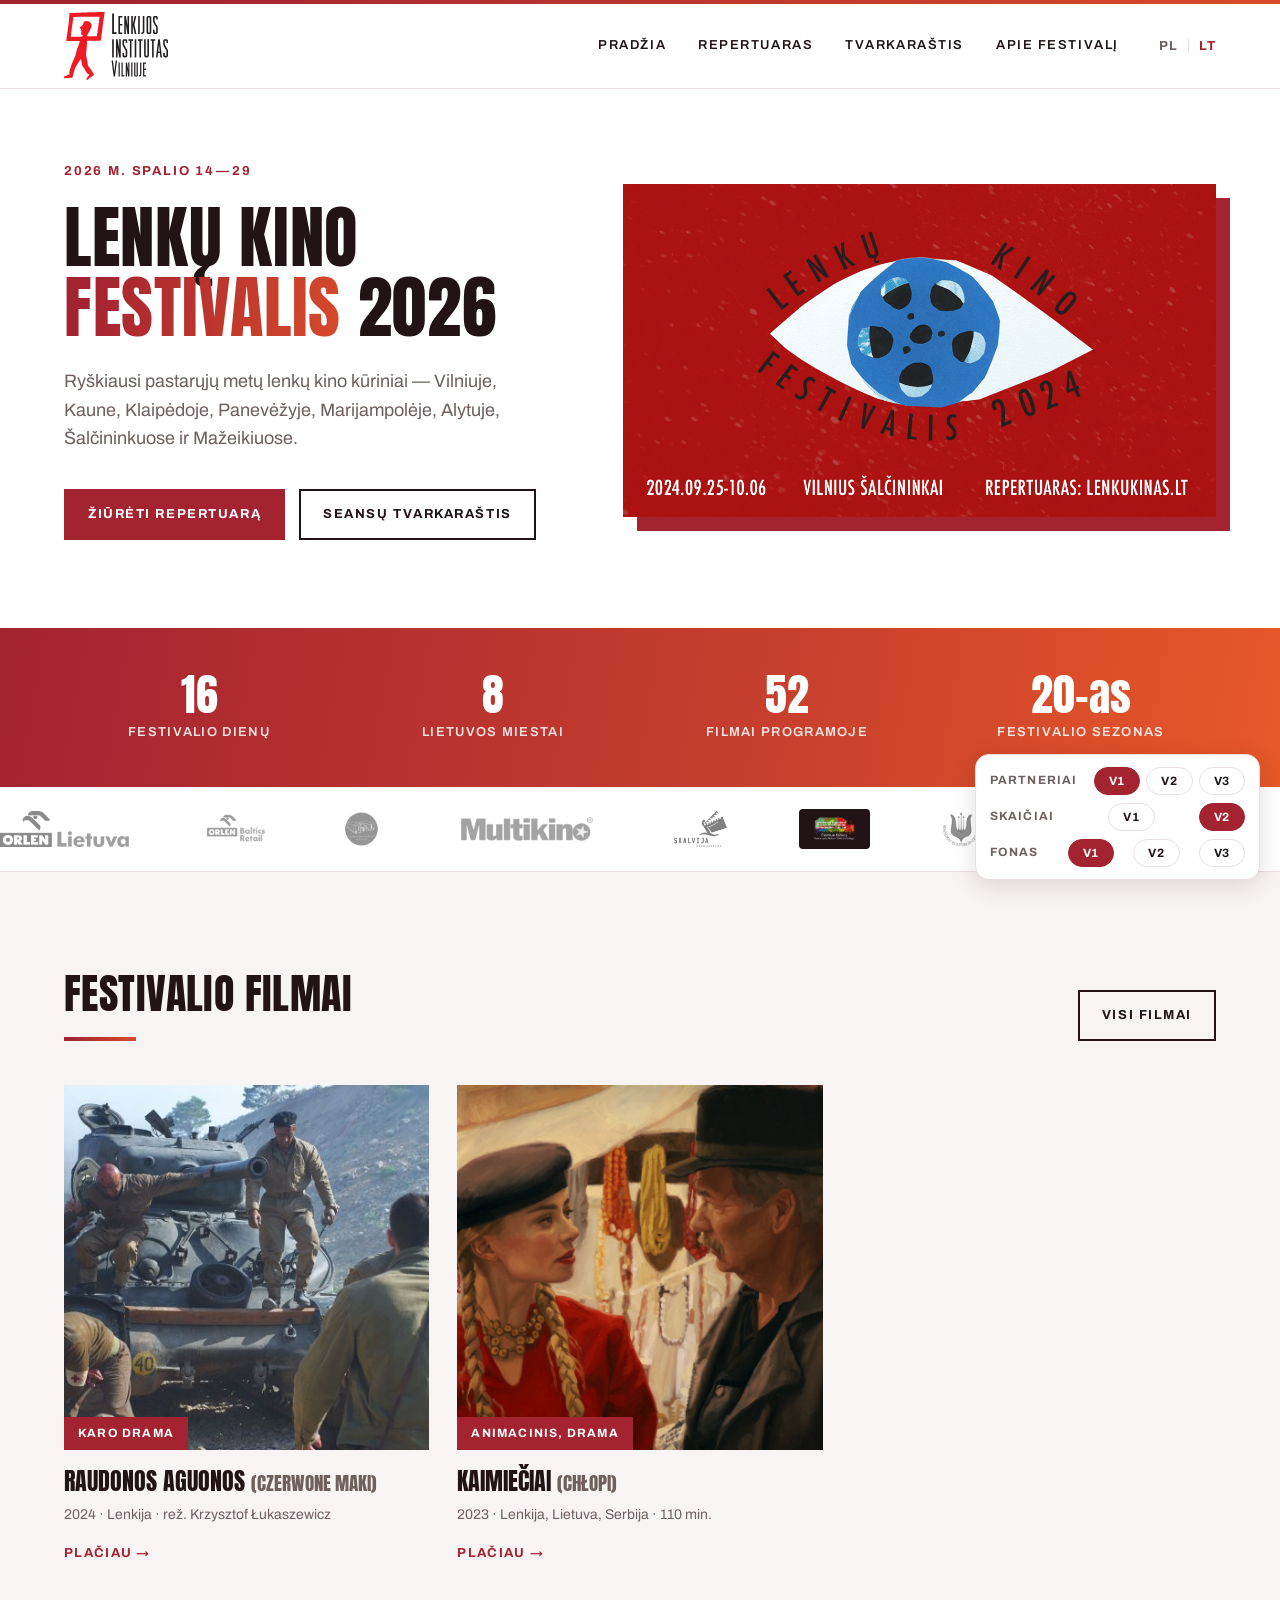
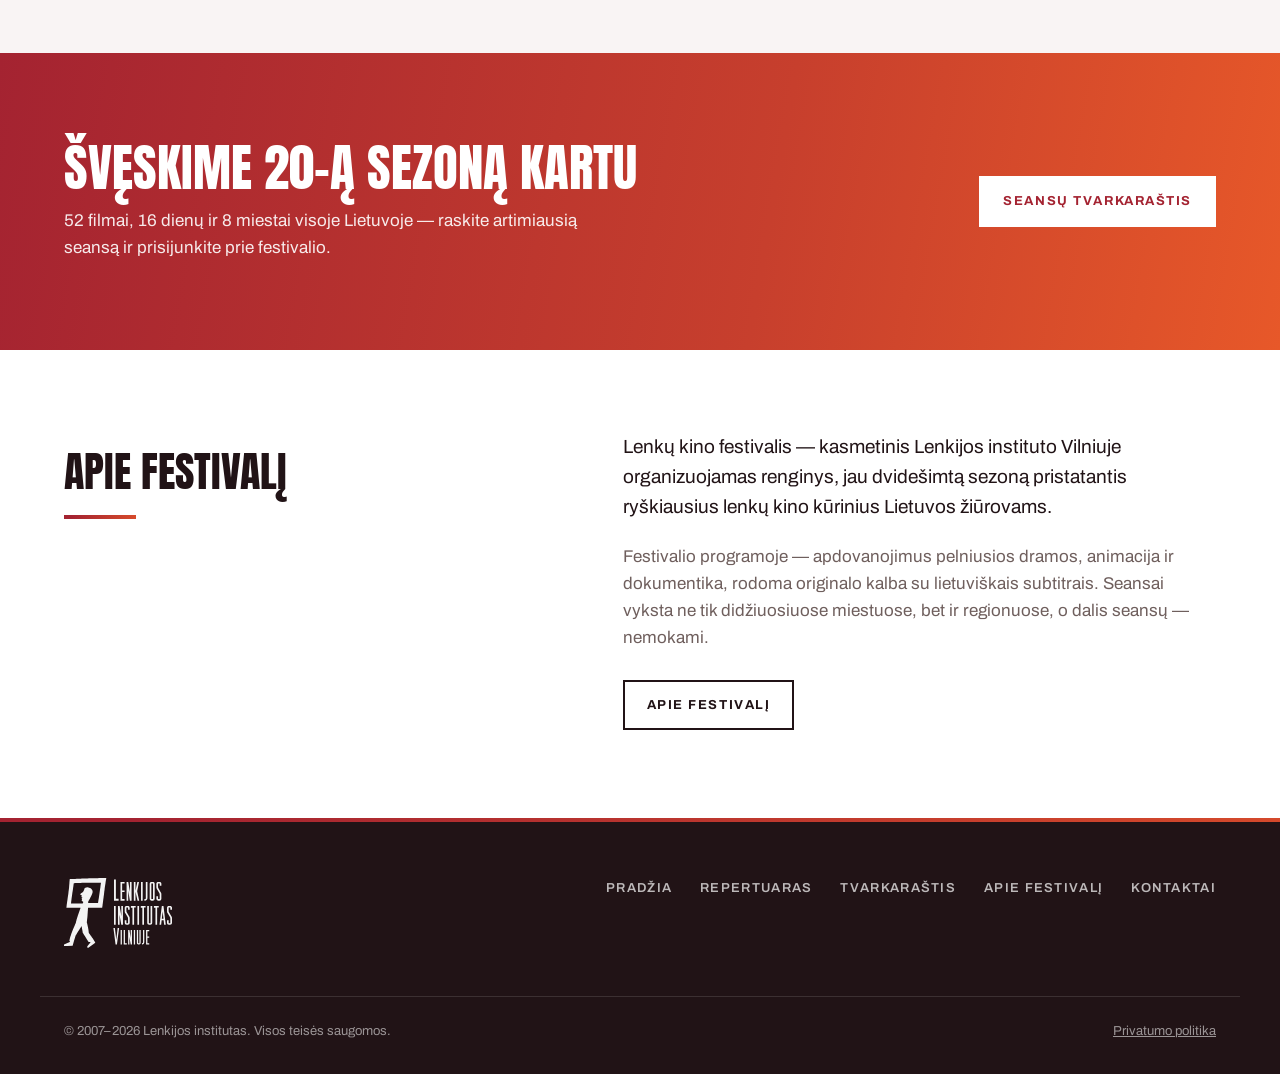
==== commit c6c38331: "Update design: background variants, film data and layout tweaks - Add background (fonas) variant swi" ====
--- a/index.html
+++ b/index.html
@@ -8,40 +8,40 @@
 <link rel="preconnect" href="https://fonts.googleapis.com">
 <link rel="preconnect" href="https://fonts.gstatic.com" crossorigin>
 <link href="https://fonts.googleapis.com/css2?family=Anton&family=Archivo:ital,wght@0,400;0,500;0,600;0,700;1,400&display=swap" rel="stylesheet">
-<link rel="stylesheet" href="assets/css/style.css">
+<link rel="stylesheet" href="assets/css/style.css?v=3">
 </head>
-<body class="partneriai-v1 skaiciai-v2">
+<body class="partneriai-v1 skaiciai-v2 fonas-v1">
 
 <!-- V3: partnerių juosta virš navbaro (ne sticky) -->
 <div class="marquee marquee-top" aria-label="Partneriai ir rėmėjai">
     <div class="marquee-track">
         <div class="marquee-group">
-            <img src="assets/img/partner-orlen-lietuva.png" alt="Orlen Lietuva">
-            <img src="assets/img/partner-orlen-baltic.jpg" alt="Orlen Baltic Retail">
-            <img src="assets/img/partner-dkp.png" alt="Dom Kultury Polskiej w Wilnie">
-            <img src="assets/img/partner-multikino.png" alt="Multikino">
-            <img src="assets/img/partner-skalvija.png" alt="Kino centras Skalvija">
-            <span class="marquee-chip"><img src="assets/img/partner-kc.png" alt="Kultūros centras"></span>
-            <img src="assets/img/partner-mazeikiai.jpg" alt="Mažeikių rajono savivaldybė">
-            <img src="assets/img/partner-15min.png" alt="15min">
-            <img src="assets/img/partner-tvp.jpg" alt="TVP Wilno">
-            <img src="assets/img/partner-zw.png" alt="zw.lt">
-            <img src="assets/img/partner-wilnoteka.jpg" alt="Wilnoteka">
-            <img src="assets/img/partner-kw.png" alt="Kurier Wileński">
+            <a href="https://www.orlenlietuva.lt" target="_blank" rel="noopener"><img src="assets/img/partner-orlen-lietuva.png" alt="Orlen Lietuva"></a>
+            <a href="https://www.orlen.lt" target="_blank" rel="noopener"><img src="assets/img/partner-orlen-baltic.jpg" alt="Orlen Baltic Retail"></a>
+            <a href="https://www.polskidom.lt" target="_blank" rel="noopener"><img src="assets/img/partner-dkp.png" alt="Dom Kultury Polskiej w Wilnie"></a>
+            <a href="https://multikino.lt" target="_blank" rel="noopener"><img src="assets/img/partner-multikino.png" alt="Multikino"></a>
+            <a href="https://skalvija.lt" target="_blank" rel="noopener"><img src="assets/img/partner-skalvija.png" alt="Kino centras Skalvija"></a>
+            <a class="marquee-chip" href="https://salcininkaikultura.lt" target="_blank" rel="noopener"><img src="assets/img/partner-kc.png" alt="Šalčininkų rajono savivaldybės kultūros centras"></a>
+            <a href="https://www.mazeikiai.lt" target="_blank" rel="noopener"><img src="assets/img/partner-mazeikiai.jpg" alt="Mažeikių rajono savivaldybė"></a>
+            <a href="https://www.15min.lt" target="_blank" rel="noopener"><img src="assets/img/partner-15min.png" alt="15min"></a>
+            <a href="https://wilno.tvp.pl" target="_blank" rel="noopener"><img src="assets/img/partner-tvp.jpg" alt="TVP Wilno"></a>
+            <a href="https://zw.lt" target="_blank" rel="noopener"><img src="assets/img/partner-zw.png" alt="zw.lt"></a>
+            <a href="https://www.wilnoteka.lt" target="_blank" rel="noopener"><img src="assets/img/partner-wilnoteka.jpg" alt="Wilnoteka"></a>
+            <a href="https://kurierwilenski.lt" target="_blank" rel="noopener"><img src="assets/img/partner-kw.png" alt="Kurier Wileński"></a>
         </div>
         <div class="marquee-group" aria-hidden="true">
-            <img src="assets/img/partner-orlen-lietuva.png" alt="">
-            <img src="assets/img/partner-orlen-baltic.jpg" alt="">
-            <img src="assets/img/partner-dkp.png" alt="">
-            <img src="assets/img/partner-multikino.png" alt="">
-            <img src="assets/img/partner-skalvija.png" alt="">
-            <span class="marquee-chip"><img src="assets/img/partner-kc.png" alt=""></span>
-            <img src="assets/img/partner-mazeikiai.jpg" alt="">
-            <img src="assets/img/partner-15min.png" alt="">
-            <img src="assets/img/partner-tvp.jpg" alt="">
-            <img src="assets/img/partner-zw.png" alt="">
-            <img src="assets/img/partner-wilnoteka.jpg" alt="">
-            <img src="assets/img/partner-kw.png" alt="">
+            <a href="https://www.orlenlietuva.lt" target="_blank" rel="noopener" tabindex="-1"><img src="assets/img/partner-orlen-lietuva.png" alt=""></a>
+            <a href="https://www.orlen.lt" target="_blank" rel="noopener" tabindex="-1"><img src="assets/img/partner-orlen-baltic.jpg" alt=""></a>
+            <a href="https://www.polskidom.lt" target="_blank" rel="noopener" tabindex="-1"><img src="assets/img/partner-dkp.png" alt=""></a>
+            <a href="https://multikino.lt" target="_blank" rel="noopener" tabindex="-1"><img src="assets/img/partner-multikino.png" alt=""></a>
+            <a href="https://skalvija.lt" target="_blank" rel="noopener" tabindex="-1"><img src="assets/img/partner-skalvija.png" alt=""></a>
+            <a class="marquee-chip" href="https://salcininkaikultura.lt" target="_blank" rel="noopener" tabindex="-1"><img src="assets/img/partner-kc.png" alt=""></a>
+            <a href="https://www.mazeikiai.lt" target="_blank" rel="noopener" tabindex="-1"><img src="assets/img/partner-mazeikiai.jpg" alt=""></a>
+            <a href="https://www.15min.lt" target="_blank" rel="noopener" tabindex="-1"><img src="assets/img/partner-15min.png" alt=""></a>
+            <a href="https://wilno.tvp.pl" target="_blank" rel="noopener" tabindex="-1"><img src="assets/img/partner-tvp.jpg" alt=""></a>
+            <a href="https://zw.lt" target="_blank" rel="noopener" tabindex="-1"><img src="assets/img/partner-zw.png" alt=""></a>
+            <a href="https://www.wilnoteka.lt" target="_blank" rel="noopener" tabindex="-1"><img src="assets/img/partner-wilnoteka.jpg" alt=""></a>
+            <a href="https://kurierwilenski.lt" target="_blank" rel="noopener" tabindex="-1"><img src="assets/img/partner-kw.png" alt=""></a>
         </div>
     </div>
 </div>
@@ -78,7 +78,7 @@
     <section class="hero">
         <div class="wrap hero-grid">
             <div class="hero-copy">
-                <p class="eyebrow">2026 m. spalio 14—29&ensp;·&ensp;8 miestai visoje Lietuvoje</p>
+                <p class="eyebrow">2026 m. spalio 14—29</p>
                 <h1>Lenkų kino <em>festivalis</em> 2026</h1>
                 <p class="lead">Ryškiausi pastarųjų metų lenkų kino kūriniai — Vilniuje, Kaune, Klaipėdoje, Panevėžyje, Marijampolėje, Alytuje, Šalčininkuose ir Mažeikiuose.</p>
                 <div class="hero-actions">
@@ -106,32 +106,32 @@
     <div class="marquee marquee-mid" aria-label="Partneriai ir rėmėjai">
         <div class="marquee-track">
             <div class="marquee-group">
-                <img src="assets/img/partner-orlen-lietuva.png" alt="Orlen Lietuva">
-                <img src="assets/img/partner-orlen-baltic.jpg" alt="Orlen Baltic Retail">
-                <img src="assets/img/partner-dkp.png" alt="Dom Kultury Polskiej w Wilnie">
-                <img src="assets/img/partner-multikino.png" alt="Multikino">
-                <img src="assets/img/partner-skalvija.png" alt="Kino centras Skalvija">
-                <span class="marquee-chip"><img src="assets/img/partner-kc.png" alt="Kultūros centras"></span>
-                <img src="assets/img/partner-mazeikiai.jpg" alt="Mažeikių rajono savivaldybė">
-                <img src="assets/img/partner-15min.png" alt="15min">
-                <img src="assets/img/partner-tvp.jpg" alt="TVP Wilno">
-                <img src="assets/img/partner-zw.png" alt="zw.lt">
-                <img src="assets/img/partner-wilnoteka.jpg" alt="Wilnoteka">
-                <img src="assets/img/partner-kw.png" alt="Kurier Wileński">
+                <a href="https://www.orlenlietuva.lt" target="_blank" rel="noopener"><img src="assets/img/partner-orlen-lietuva.png" alt="Orlen Lietuva"></a>
+                <a href="https://www.orlen.lt" target="_blank" rel="noopener"><img src="assets/img/partner-orlen-baltic.jpg" alt="Orlen Baltic Retail"></a>
+                <a href="https://www.polskidom.lt" target="_blank" rel="noopener"><img src="assets/img/partner-dkp.png" alt="Dom Kultury Polskiej w Wilnie"></a>
+                <a href="https://multikino.lt" target="_blank" rel="noopener"><img src="assets/img/partner-multikino.png" alt="Multikino"></a>
+                <a href="https://skalvija.lt" target="_blank" rel="noopener"><img src="assets/img/partner-skalvija.png" alt="Kino centras Skalvija"></a>
+                <a class="marquee-chip" href="https://salcininkaikultura.lt" target="_blank" rel="noopener"><img src="assets/img/partner-kc.png" alt="Šalčininkų rajono savivaldybės kultūros centras"></a>
+                <a href="https://www.mazeikiai.lt" target="_blank" rel="noopener"><img src="assets/img/partner-mazeikiai.jpg" alt="Mažeikių rajono savivaldybė"></a>
+                <a href="https://www.15min.lt" target="_blank" rel="noopener"><img src="assets/img/partner-15min.png" alt="15min"></a>
+                <a href="https://wilno.tvp.pl" target="_blank" rel="noopener"><img src="assets/img/partner-tvp.jpg" alt="TVP Wilno"></a>
+                <a href="https://zw.lt" target="_blank" rel="noopener"><img src="assets/img/partner-zw.png" alt="zw.lt"></a>
+                <a href="https://www.wilnoteka.lt" target="_blank" rel="noopener"><img src="assets/img/partner-wilnoteka.jpg" alt="Wilnoteka"></a>
+                <a href="https://kurierwilenski.lt" target="_blank" rel="noopener"><img src="assets/img/partner-kw.png" alt="Kurier Wileński"></a>
             </div>
             <div class="marquee-group" aria-hidden="true">
-                <img src="assets/img/partner-orlen-lietuva.png" alt="">
-                <img src="assets/img/partner-orlen-baltic.jpg" alt="">
-                <img src="assets/img/partner-dkp.png" alt="">
-                <img src="assets/img/partner-multikino.png" alt="">
-                <img src="assets/img/partner-skalvija.png" alt="">
-                <span class="marquee-chip"><img src="assets/img/partner-kc.png" alt=""></span>
-                <img src="assets/img/partner-mazeikiai.jpg" alt="">
-                <img src="assets/img/partner-15min.png" alt="">
-                <img src="assets/img/partner-tvp.jpg" alt="">
-                <img src="assets/img/partner-zw.png" alt="">
-                <img src="assets/img/partner-wilnoteka.jpg" alt="">
-                <img src="assets/img/partner-kw.png" alt="">
+                <a href="https://www.orlenlietuva.lt" target="_blank" rel="noopener" tabindex="-1"><img src="assets/img/partner-orlen-lietuva.png" alt=""></a>
+                <a href="https://www.orlen.lt" target="_blank" rel="noopener" tabindex="-1"><img src="assets/img/partner-orlen-baltic.jpg" alt=""></a>
+                <a href="https://www.polskidom.lt" target="_blank" rel="noopener" tabindex="-1"><img src="assets/img/partner-dkp.png" alt=""></a>
+                <a href="https://multikino.lt" target="_blank" rel="noopener" tabindex="-1"><img src="assets/img/partner-multikino.png" alt=""></a>
+                <a href="https://skalvija.lt" target="_blank" rel="noopener" tabindex="-1"><img src="assets/img/partner-skalvija.png" alt=""></a>
+                <a class="marquee-chip" href="https://salcininkaikultura.lt" target="_blank" rel="noopener" tabindex="-1"><img src="assets/img/partner-kc.png" alt=""></a>
+                <a href="https://www.mazeikiai.lt" target="_blank" rel="noopener" tabindex="-1"><img src="assets/img/partner-mazeikiai.jpg" alt=""></a>
+                <a href="https://www.15min.lt" target="_blank" rel="noopener" tabindex="-1"><img src="assets/img/partner-15min.png" alt=""></a>
+                <a href="https://wilno.tvp.pl" target="_blank" rel="noopener" tabindex="-1"><img src="assets/img/partner-tvp.jpg" alt=""></a>
+                <a href="https://zw.lt" target="_blank" rel="noopener" tabindex="-1"><img src="assets/img/partner-zw.png" alt=""></a>
+                <a href="https://www.wilnoteka.lt" target="_blank" rel="noopener" tabindex="-1"><img src="assets/img/partner-wilnoteka.jpg" alt=""></a>
+                <a href="https://kurierwilenski.lt" target="_blank" rel="noopener" tabindex="-1"><img src="assets/img/partner-kw.png" alt=""></a>
             </div>
         </div>
     </div>
@@ -176,10 +176,10 @@
     <section class="cta-band" id="seansai">
         <div class="wrap cta-inner">
             <div>
-                <h2>Suplanuok festivalio vakarą</h2>
-                <p>Visi seansai aštuoniuose Lietuvos miestuose — vienoje vietoje. Įėjimas į visus seansus — nemokamas.</p>
-            </div>
-            <a class="btn btn-light" href="repertuaras.html">Visas repertuaras</a>
+                <h2>Švęskime 20-ą sezoną kartu</h2>
+                <p>52 filmai, 16 dienų ir 8 miestai visoje Lietuvoje — raskite artimiausią seansą ir prisijunkite prie festivalio.</p>
+            </div>
+            <a class="btn btn-light" href="tvarkarastis.html">Seansų tvarkaraštis</a>
         </div>
     </section>
 
@@ -189,7 +189,7 @@
             <h2>Apie festivalį</h2>
             <div class="about-body">
                 <p>Lenkų kino festivalis — kasmetinis Lenkijos instituto Vilniuje organizuojamas renginys, jau dvidešimtą sezoną pristatantis ryškiausius lenkų kino kūrinius Lietuvos žiūrovams.</p>
-                <p>Festivalio programoje — apdovanojimus pelniusios dramos, animacija ir dokumentika, rodoma originalo kalba su lietuviškais subtitrais. Seansai vyksta ne tik didžiuosiuose miestuose, bet ir regionuose, o įėjimas į visus — nemokamas.</p>
+                <p>Festivalio programoje — apdovanojimus pelniusios dramos, animacija ir dokumentika, rodoma originalo kalba su lietuviškais subtitrais. Seansai vyksta ne tik didžiuosiuose miestuose, bet ir regionuose, o dalis seansų — nemokami.</p>
                 <a class="btn btn-ghost" href="apie.html">Apie festivalį</a>
             </div>
         </div>
@@ -202,18 +202,18 @@
                 <h2>Partneriai ir rėmėjai</h2>
             </div>
             <div class="partners">
-                <div class="partner"><img src="assets/img/partner-orlen-lietuva.png" alt="Orlen Lietuva" loading="lazy"></div>
-                <div class="partner"><img src="assets/img/partner-orlen-baltic.jpg" alt="Orlen Baltic Retail" loading="lazy"></div>
-                <div class="partner"><img src="assets/img/partner-dkp.png" alt="Dom Kultury Polskiej w Wilnie" loading="lazy"></div>
-                <div class="partner"><img src="assets/img/partner-multikino.png" alt="Multikino" loading="lazy"></div>
-                <div class="partner"><img src="assets/img/partner-skalvija.png" alt="Kino centras Skalvija" loading="lazy"></div>
-                <div class="partner partner-dark"><img src="assets/img/partner-kc.png" alt="Kultūros centras" loading="lazy"></div>
-                <div class="partner"><img src="assets/img/partner-mazeikiai.jpg" alt="Mažeikių rajono savivaldybė" loading="lazy"></div>
-                <div class="partner"><img src="assets/img/partner-15min.png" alt="15min" loading="lazy"></div>
-                <div class="partner"><img src="assets/img/partner-tvp.jpg" alt="TVP Wilno" loading="lazy"></div>
-                <div class="partner"><img src="assets/img/partner-zw.png" alt="zw.lt" loading="lazy"></div>
-                <div class="partner"><img src="assets/img/partner-wilnoteka.jpg" alt="Wilnoteka" loading="lazy"></div>
-                <div class="partner"><img src="assets/img/partner-kw.png" alt="Kurier Wileński" loading="lazy"></div>
+                <a class="partner" href="https://www.orlenlietuva.lt" target="_blank" rel="noopener"><img src="assets/img/partner-orlen-lietuva.png" alt="Orlen Lietuva" loading="lazy"></a>
+                <a class="partner" href="https://www.orlen.lt" target="_blank" rel="noopener"><img src="assets/img/partner-orlen-baltic.jpg" alt="Orlen Baltic Retail" loading="lazy"></a>
+                <a class="partner" href="https://www.polskidom.lt" target="_blank" rel="noopener"><img src="assets/img/partner-dkp.png" alt="Dom Kultury Polskiej w Wilnie" loading="lazy"></a>
+                <a class="partner" href="https://multikino.lt" target="_blank" rel="noopener"><img src="assets/img/partner-multikino.png" alt="Multikino" loading="lazy"></a>
+                <a class="partner" href="https://skalvija.lt" target="_blank" rel="noopener"><img src="assets/img/partner-skalvija.png" alt="Kino centras Skalvija" loading="lazy"></a>
+                <a class="partner partner-dark" href="https://salcininkaikultura.lt" target="_blank" rel="noopener"><img src="assets/img/partner-kc.png" alt="Šalčininkų rajono savivaldybės kultūros centras" loading="lazy"></a>
+                <a class="partner" href="https://www.mazeikiai.lt" target="_blank" rel="noopener"><img src="assets/img/partner-mazeikiai.jpg" alt="Mažeikių rajono savivaldybė" loading="lazy"></a>
+                <a class="partner" href="https://www.15min.lt" target="_blank" rel="noopener"><img src="assets/img/partner-15min.png" alt="15min" loading="lazy"></a>
+                <a class="partner" href="https://wilno.tvp.pl" target="_blank" rel="noopener"><img src="assets/img/partner-tvp.jpg" alt="TVP Wilno" loading="lazy"></a>
+                <a class="partner" href="https://zw.lt" target="_blank" rel="noopener"><img src="assets/img/partner-zw.png" alt="zw.lt" loading="lazy"></a>
+                <a class="partner" href="https://www.wilnoteka.lt" target="_blank" rel="noopener"><img src="assets/img/partner-wilnoteka.jpg" alt="Wilnoteka" loading="lazy"></a>
+                <a class="partner" href="https://kurierwilenski.lt" target="_blank" rel="noopener"><img src="assets/img/partner-kw.png" alt="Kurier Wileński" loading="lazy"></a>
             </div>
         </div>
     </section>
@@ -233,11 +233,19 @@
         <button type="button" data-group="skaiciai" data-variant="v1">v1</button>
         <button type="button" data-group="skaiciai" data-variant="v2" class="is-active">v2</button>
     </div>
+    <div class="switcher-row" role="group" aria-label="Šviesaus fono atspalvis">
+        <span class="switcher-label">Fonas</span>
+        <button type="button" data-group="fonas" data-variant="v1" class="is-active" title="Rausvas popierius (#f9f4f4)">v1</button>
+        <button type="button" data-group="fonas" data-variant="v2" title="Neutrali pilka (#f5f5f5)">v2</button>
+        <button type="button" data-group="fonas" data-variant="v3" title="Greige (#f5f4f2)">v3</button>
+    </div>
 </div>
 
 <footer class="site-footer">
     <div class="wrap footer-inner">
-        <p class="footer-brand">Lenkų kinas</p>
+        <a href="index.html" class="footer-logo" aria-label="Lenkų kinas — pradžia">
+            <img src="assets/img/logo-lt.svg" alt="Lenkų kinas" width="124" height="80">
+        </a>
         <nav class="footer-nav" aria-label="Footer navigacija">
             <a href="#top">Pradžia</a>
             <a href="repertuaras.html">Repertuaras</a>
@@ -252,6 +260,6 @@
     </div>
 </footer>
 
-<script src="assets/js/main.js"></script>
+<script src="assets/js/main.js?v=3"></script>
 </body>
 </html>
--- a/assets/css/style.css
+++ b/assets/css/style.css
@@ -12,8 +12,8 @@
     --ink: #211316;
     --ink-soft: #6f5f5d;
     --paper: #fff;
-    --cream: #faf4ef;
-    --line: #ecdfd8;
+    --cream: #f9f4f4;
+    --line: #eadedf;
     --display: "Anton", "Arial Narrow", sans-serif;
     --body: "Archivo", "Helvetica Neue", Arial, sans-serif;
     --wrap: 1200px;
@@ -151,6 +151,12 @@
     gap: 72px;
     flex: none;
     padding-right: 72px;
+}
+
+.marquee-group a {
+    display: flex;
+    align-items: center;
+    flex: none;
 }
 
 .marquee-group img {
@@ -1398,6 +1404,11 @@
 body.partneriai-v3 .marquee-mid,
 body.partneriai-v3 #partneriai { display: none; }
 
+/* fonas — šviesaus fono atspalvio variantai:
+   v1: rausvas popierius (numatytasis iš :root) · v2: neutrali pilka · v3: greige */
+body.fonas-v2 { --cream: #f5f5f5; --line: #e6e4e4; }
+body.fonas-v3 { --cream: #f5f4f2; --line: #e7e3df; }
+
 .switcher {
     position: fixed;
     right: 20px;
@@ -1472,13 +1483,17 @@
     padding-bottom: 40px;
 }
 
-.footer-brand {
-    margin: 0;
-    font-family: var(--display);
-    font-size: 26px;
-    text-transform: uppercase;
-    letter-spacing: .04em;
-}
+.footer-logo { display: block; }
+
+.footer-logo img {
+    width: 108px;
+    height: auto;
+    filter: brightness(0) invert(1);
+    opacity: .95;
+    transition: opacity .15s;
+}
+
+.footer-logo:hover img { opacity: 1; }
 
 .footer-nav {
     display: flex;
@@ -1536,12 +1551,20 @@
 @media (max-width: 960px) {
     .hero { padding: 48px 0 64px; }
 
+    /* Eiliškumas mobile: eyebrow → antraštė → nuotrauka → aprašymas → mygtukai.
+       display: contents leidžia hero-copy vaikams rikiuotis kartu su hero-poster */
     .hero-grid {
         grid-template-columns: 1fr;
-        gap: 48px;
+        gap: 0;
     }
 
-    .hero-poster { order: -1; }
+    .hero-copy { display: contents; }
+    .hero .eyebrow { order: 1; }
+    .hero h1 { order: 2; }
+    .hero-poster { order: 3; margin: 8px 0 32px; }
+    .hero .lead { order: 4; }
+    .hero-actions { order: 5; }
+
     .hero-poster img { box-shadow: 10px 10px 0 var(--main); }
 
     .facts-grid { grid-template-columns: repeat(2, 1fr); gap: 32px 16px; }
@@ -1561,6 +1584,7 @@
     .film-hero .film-poster { order: -1; }
     .film-info_grid { grid-template-columns: 1fr; gap: 40px; }
     .film-meta { grid-template-columns: repeat(2, 1fr); }
+    .film-meta--col { grid-template-columns: 1fr; }
 
     .screening {
         grid-template-columns: 1fr auto;
@@ -1580,6 +1604,8 @@
     .logo img { width: 88px; }
 
     .nav-toggle { display: flex; }
+
+    .header-right { margin-left: auto; gap: 16px; }
 
     .main-nav {
         position: absolute;
@@ -1603,7 +1629,49 @@
     .site-header.nav-open .nav-toggle span:nth-child(2) { opacity: 0; }
     .site-header.nav-open .nav-toggle span:nth-child(3) { transform: translateY(-7px) rotate(-45deg); }
 
+    /* Mobiliame filtrai limpa po headeriu, burbuliukai slankioja horizontaliai (swipe) */
     .filters { top: 76px; }
+
+    .city-filter,
+    .subfilter,
+    .pill-group {
+        flex-wrap: nowrap;
+        overflow-x: auto;
+        scrollbar-width: none;
+        -webkit-overflow-scrolling: touch;
+    }
+
+    .city-filter::-webkit-scrollbar,
+    .subfilter::-webkit-scrollbar,
+    .pill-group::-webkit-scrollbar { display: none; }
+
+    /* Juosta slysta iki pat ekrano krašto (per .wrap 24px įtrauką) */
+    .city-filter,
+    .subfilter {
+        margin-left: -24px;
+        margin-right: -24px;
+        padding-left: 24px;
+        padding-right: 24px;
+    }
+
+    .city-filter .pill,
+    .subfilter .pill,
+    .pill-group .pill,
+    .subfilter-label { flex: none; }
+
+    /* Tvarkaraštyje slankioja tik vidinė burbuliukų juosta, o datos eilutė
+       lieka be overflow, kad neapkirptų kalendoriaus popover'io */
+    #city-filter,
+    .date-filter,
+    .date-filter .pill-group { overflow: visible; }
+    .date-filter .pill-group { flex-wrap: wrap; }
+    #city-filter,
+    .date-filter { margin-left: 0; margin-right: 0; padding-left: 0; padding-right: 0; }
+
+    /* Kalendorius atsidaro nuo visos eilutės krašto, kad netilptų už ekrano */
+    .date-filter { position: relative; }
+    .datepicker { position: static; }
+    .datepicker-pop { left: 0; }
 
     .marquee { padding: 12px 0; }
     .marquee-group { gap: 48px; padding-right: 48px; }
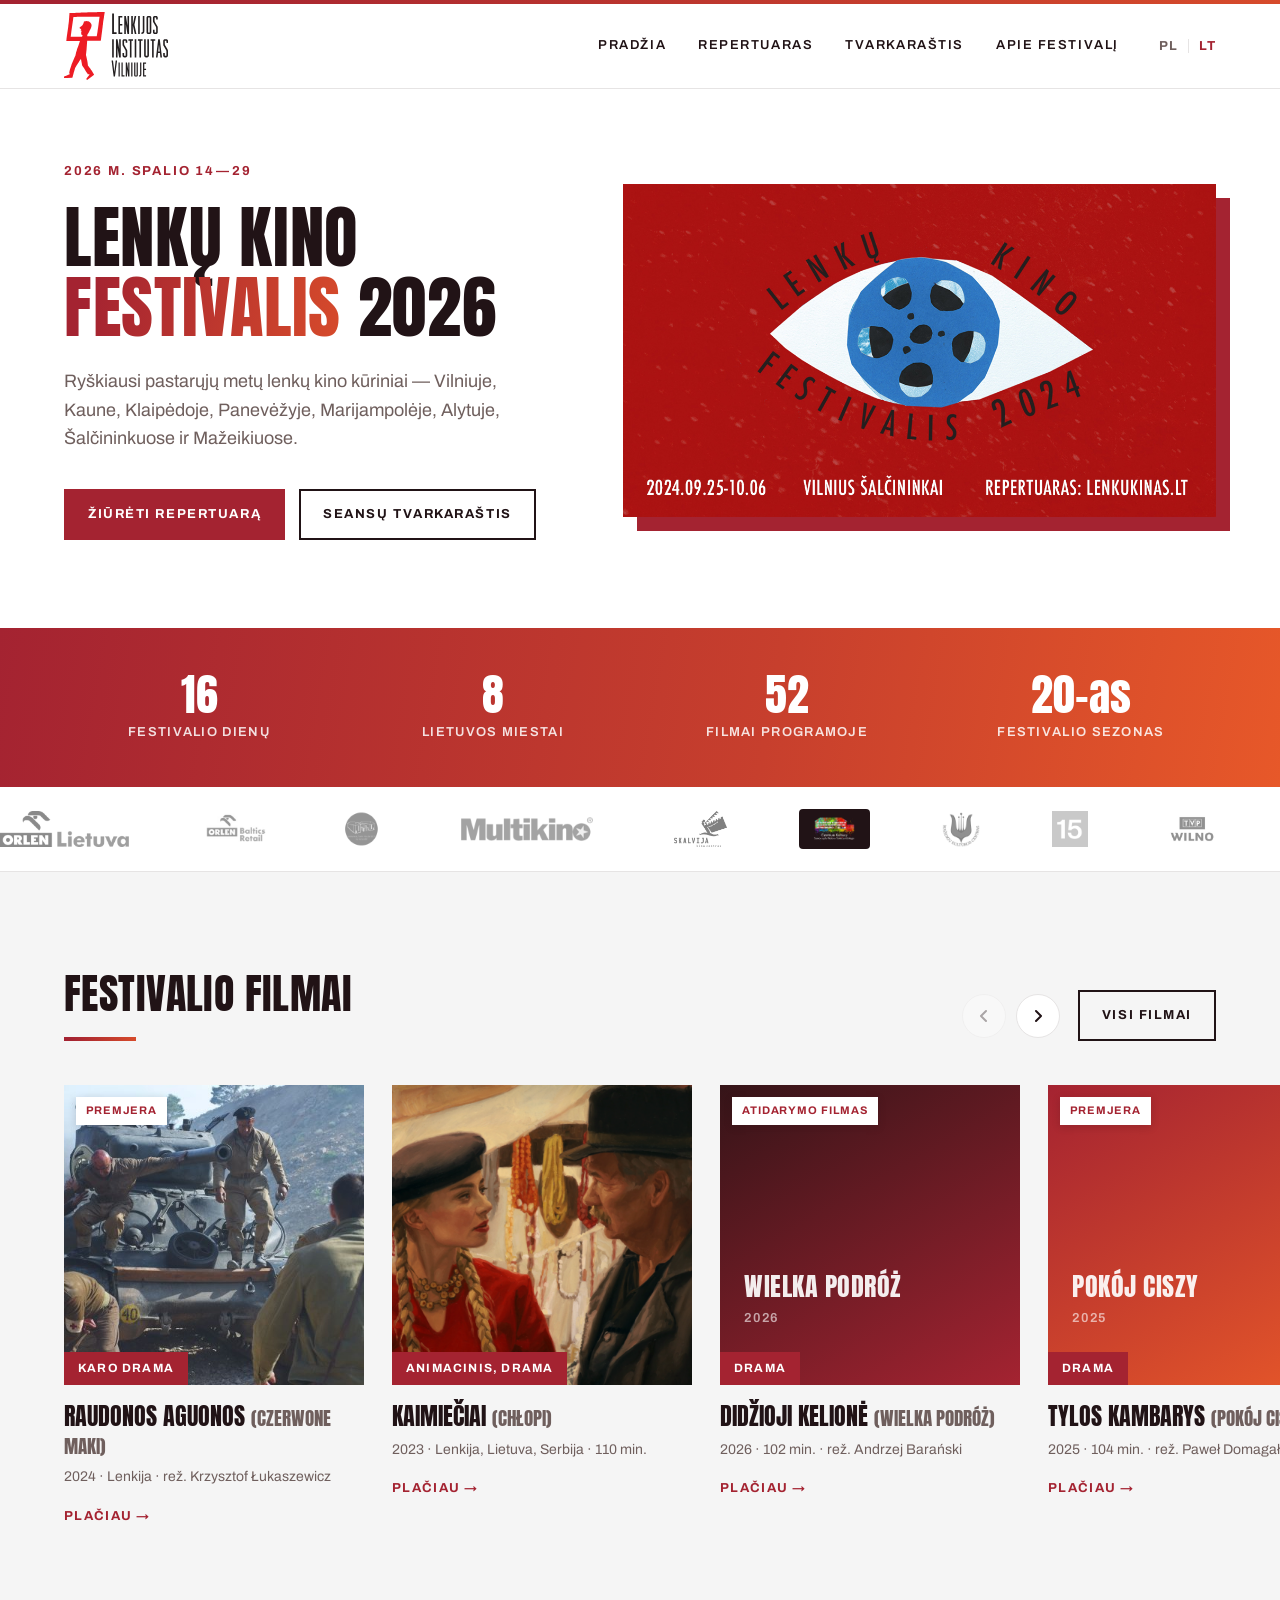
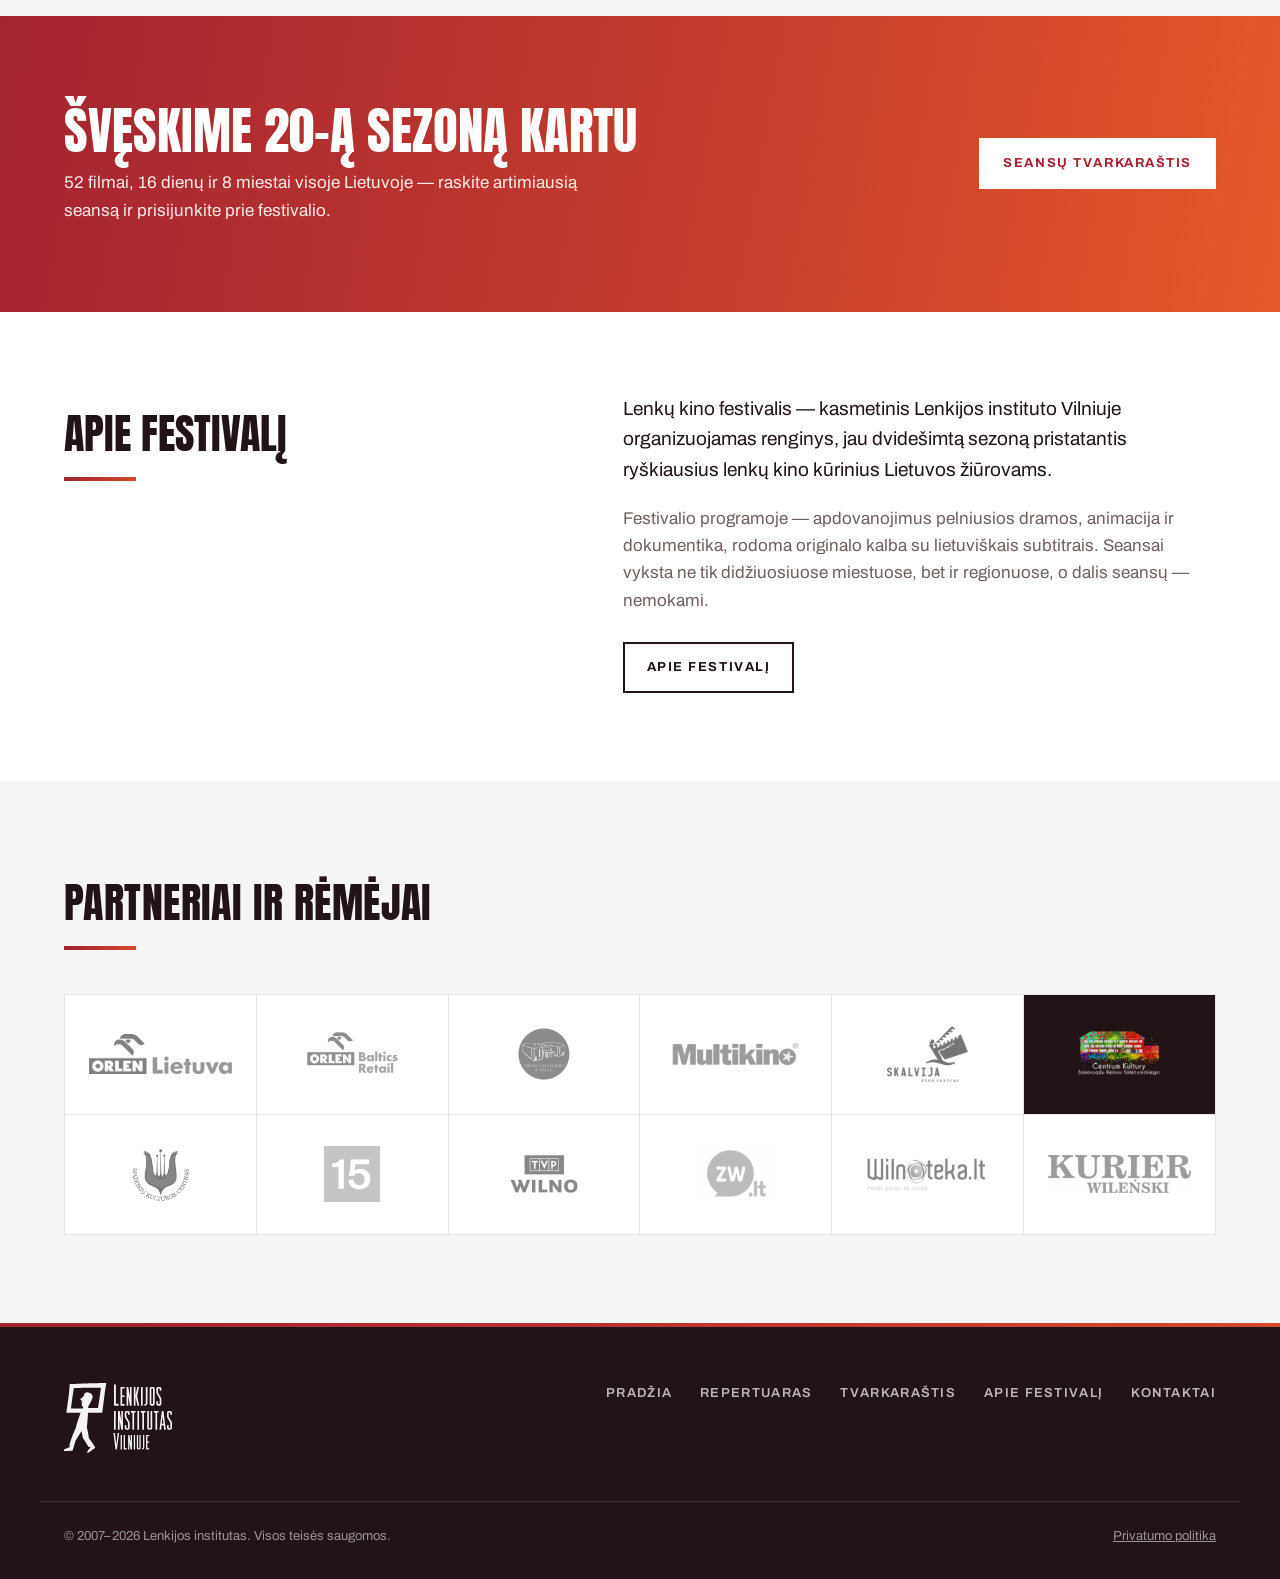
==== commit 60a37f98: "Final polish: cleanup styles, refine pages and film details Co-Authored-By: Claude Fable 5 <noreply@" ====
--- a/index.html
+++ b/index.html
@@ -8,43 +8,9 @@
 <link rel="preconnect" href="https://fonts.googleapis.com">
 <link rel="preconnect" href="https://fonts.gstatic.com" crossorigin>
 <link href="https://fonts.googleapis.com/css2?family=Anton&family=Archivo:ital,wght@0,400;0,500;0,600;0,700;1,400&display=swap" rel="stylesheet">
-<link rel="stylesheet" href="assets/css/style.css?v=3">
+<link rel="stylesheet" href="assets/css/style.css?v=10">
 </head>
-<body class="partneriai-v1 skaiciai-v2 fonas-v1">
-
-<!-- V3: partnerių juosta virš navbaro (ne sticky) -->
-<div class="marquee marquee-top" aria-label="Partneriai ir rėmėjai">
-    <div class="marquee-track">
-        <div class="marquee-group">
-            <a href="https://www.orlenlietuva.lt" target="_blank" rel="noopener"><img src="assets/img/partner-orlen-lietuva.png" alt="Orlen Lietuva"></a>
-            <a href="https://www.orlen.lt" target="_blank" rel="noopener"><img src="assets/img/partner-orlen-baltic.jpg" alt="Orlen Baltic Retail"></a>
-            <a href="https://www.polskidom.lt" target="_blank" rel="noopener"><img src="assets/img/partner-dkp.png" alt="Dom Kultury Polskiej w Wilnie"></a>
-            <a href="https://multikino.lt" target="_blank" rel="noopener"><img src="assets/img/partner-multikino.png" alt="Multikino"></a>
-            <a href="https://skalvija.lt" target="_blank" rel="noopener"><img src="assets/img/partner-skalvija.png" alt="Kino centras Skalvija"></a>
-            <a class="marquee-chip" href="https://salcininkaikultura.lt" target="_blank" rel="noopener"><img src="assets/img/partner-kc.png" alt="Šalčininkų rajono savivaldybės kultūros centras"></a>
-            <a href="https://www.mazeikiai.lt" target="_blank" rel="noopener"><img src="assets/img/partner-mazeikiai.jpg" alt="Mažeikių rajono savivaldybė"></a>
-            <a href="https://www.15min.lt" target="_blank" rel="noopener"><img src="assets/img/partner-15min.png" alt="15min"></a>
-            <a href="https://wilno.tvp.pl" target="_blank" rel="noopener"><img src="assets/img/partner-tvp.jpg" alt="TVP Wilno"></a>
-            <a href="https://zw.lt" target="_blank" rel="noopener"><img src="assets/img/partner-zw.png" alt="zw.lt"></a>
-            <a href="https://www.wilnoteka.lt" target="_blank" rel="noopener"><img src="assets/img/partner-wilnoteka.jpg" alt="Wilnoteka"></a>
-            <a href="https://kurierwilenski.lt" target="_blank" rel="noopener"><img src="assets/img/partner-kw.png" alt="Kurier Wileński"></a>
-        </div>
-        <div class="marquee-group" aria-hidden="true">
-            <a href="https://www.orlenlietuva.lt" target="_blank" rel="noopener" tabindex="-1"><img src="assets/img/partner-orlen-lietuva.png" alt=""></a>
-            <a href="https://www.orlen.lt" target="_blank" rel="noopener" tabindex="-1"><img src="assets/img/partner-orlen-baltic.jpg" alt=""></a>
-            <a href="https://www.polskidom.lt" target="_blank" rel="noopener" tabindex="-1"><img src="assets/img/partner-dkp.png" alt=""></a>
-            <a href="https://multikino.lt" target="_blank" rel="noopener" tabindex="-1"><img src="assets/img/partner-multikino.png" alt=""></a>
-            <a href="https://skalvija.lt" target="_blank" rel="noopener" tabindex="-1"><img src="assets/img/partner-skalvija.png" alt=""></a>
-            <a class="marquee-chip" href="https://salcininkaikultura.lt" target="_blank" rel="noopener" tabindex="-1"><img src="assets/img/partner-kc.png" alt=""></a>
-            <a href="https://www.mazeikiai.lt" target="_blank" rel="noopener" tabindex="-1"><img src="assets/img/partner-mazeikiai.jpg" alt=""></a>
-            <a href="https://www.15min.lt" target="_blank" rel="noopener" tabindex="-1"><img src="assets/img/partner-15min.png" alt=""></a>
-            <a href="https://wilno.tvp.pl" target="_blank" rel="noopener" tabindex="-1"><img src="assets/img/partner-tvp.jpg" alt=""></a>
-            <a href="https://zw.lt" target="_blank" rel="noopener" tabindex="-1"><img src="assets/img/partner-zw.png" alt=""></a>
-            <a href="https://www.wilnoteka.lt" target="_blank" rel="noopener" tabindex="-1"><img src="assets/img/partner-wilnoteka.jpg" alt=""></a>
-            <a href="https://kurierwilenski.lt" target="_blank" rel="noopener" tabindex="-1"><img src="assets/img/partner-kw.png" alt=""></a>
-        </div>
-    </div>
-</div>
+<body>
 
 <header class="site-header" id="top">
     <div class="wrap header-inner">
@@ -102,7 +68,7 @@
         </div>
     </section>
 
-    <!-- V1: partnerių bėganti juosta po skaičių -->
+    <!-- Partnerių bėganti juosta po skaičių -->
     <div class="marquee marquee-mid" aria-label="Partneriai ir rėmėjai">
         <div class="marquee-track">
             <div class="marquee-group">
@@ -141,13 +107,22 @@
         <div class="wrap">
             <div class="section-head">
                 <h2>Festivalio filmai</h2>
-                <a class="btn btn-ghost" href="repertuaras.html">Visi filmai</a>
-            </div>
-
-            <div class="movies">
+                <div class="slider-nav">
+                    <button type="button" class="slider-arrow" id="films-prev" aria-label="Ankstesni filmai" aria-controls="films-slider" disabled>
+                        <svg viewBox="0 0 16 16" width="16" height="16" aria-hidden="true" fill="none" stroke="currentColor" stroke-width="2" stroke-linecap="round" stroke-linejoin="round"><path d="M10 3 5 8l5 5"/></svg>
+                    </button>
+                    <button type="button" class="slider-arrow" id="films-next" aria-label="Kiti filmai" aria-controls="films-slider">
+                        <svg viewBox="0 0 16 16" width="16" height="16" aria-hidden="true" fill="none" stroke="currentColor" stroke-width="2" stroke-linecap="round" stroke-linejoin="round"><path d="m6 3 5 5-5 5"/></svg>
+                    </button>
+                    <a class="btn btn-ghost" href="repertuaras.html">Visi filmai</a>
+                </div>
+            </div>
+
+            <div class="movies movies-slider" id="films-slider">
                 <a class="movie" href="filmas.html?id=czerwone-maki">
                     <figure class="movie-media">
                         <img src="assets/img/film-czerwone-maki.jpg" alt="Kadras iš filmo „Raudonos aguonos“" loading="lazy" width="400" height="400">
+                        <span class="movie-badges"><span class="badge">Premjera</span></span>
                         <figcaption class="movie-tag">Karo drama</figcaption>
                     </figure>
                     <div class="movie-body">
@@ -165,6 +140,90 @@
                     <div class="movie-body">
                         <h3>Kaimiečiai <span>(Chłopi)</span></h3>
                         <p class="movie-meta">2023 · Lenkija, Lietuva, Serbija · 110 min.</p>
+                        <span class="movie-more">Plačiau</span>
+                    </div>
+                </a>
+
+                <a class="movie" href="filmas.html?id=wielka-podroz">
+                    <figure class="movie-media movie-media--ph tone-2">
+                        <span class="ph-title">Wielka podróż</span>
+                        <span class="ph-year">2026</span>
+                        <span class="movie-badges"><span class="badge">Atidarymo filmas</span></span>
+                        <figcaption class="movie-tag">Drama</figcaption>
+                    </figure>
+                    <div class="movie-body">
+                        <h3>Didžioji kelionė <span>(Wielka podróż)</span></h3>
+                        <p class="movie-meta">2026 · 102 min. · rež. Andrzej Barański</p>
+                        <span class="movie-more">Plačiau</span>
+                    </div>
+                </a>
+
+                <a class="movie" href="filmas.html?id=pokoj-ciszy">
+                    <figure class="movie-media movie-media--ph tone-1">
+                        <span class="ph-title">Pokój ciszy</span>
+                        <span class="ph-year">2025</span>
+                        <span class="movie-badges"><span class="badge">Premjera</span></span>
+                        <figcaption class="movie-tag">Drama</figcaption>
+                    </figure>
+                    <div class="movie-body">
+                        <h3>Tylos kambarys <span>(Pokój ciszy)</span></h3>
+                        <p class="movie-meta">2025 · 104 min. · rež. Paweł Domagała</p>
+                        <span class="movie-more">Plačiau</span>
+                    </div>
+                </a>
+
+                <a class="movie" href="filmas.html?id=szklane-domy">
+                    <figure class="movie-media movie-media--ph tone-3">
+                        <span class="ph-title">Szklane domy</span>
+                        <span class="ph-year">2024</span>
+                        <span class="movie-badges"><span class="badge">Susitikimas su kūrėjais</span></span>
+                        <figcaption class="movie-tag">Psichologinė drama</figcaption>
+                    </figure>
+                    <div class="movie-body">
+                        <h3>Stiklo namai <span>(Szklane domy)</span></h3>
+                        <p class="movie-meta">2024 · 121 min. · rež. Piotr Adamczyk</p>
+                        <span class="movie-more">Plačiau</span>
+                    </div>
+                </a>
+
+                <a class="movie" href="filmas.html?id=ostatni-kadr">
+                    <figure class="movie-media movie-media--ph tone-4">
+                        <span class="ph-title">Ostatni kadr</span>
+                        <span class="ph-year">2025</span>
+                        <span class="movie-badges"><span class="badge">Uždarymo filmas</span></span>
+                        <figcaption class="movie-tag">Dokumentinis</figcaption>
+                    </figure>
+                    <div class="movie-body">
+                        <h3>Paskutinis kadras <span>(Ostatni kadr)</span></h3>
+                        <p class="movie-meta">2025 · 95 min. · rež. Maria Zmarz-Koczanowicz</p>
+                        <span class="movie-more">Plačiau</span>
+                    </div>
+                </a>
+
+                <a class="movie" href="filmas.html?id=listy-matki">
+                    <figure class="movie-media movie-media--ph tone-5">
+                        <span class="ph-title">Listy matki</span>
+                        <span class="ph-year">2025</span>
+                        <span class="movie-badges"><span class="badge">Premjera</span></span>
+                        <figcaption class="movie-tag">Biografinė drama</figcaption>
+                    </figure>
+                    <div class="movie-body">
+                        <h3>Motinos laiškai <span>(Listy matki)</span></h3>
+                        <p class="movie-meta">2025 · 116 min. · rež. Joanna Kos-Krauze</p>
+                        <span class="movie-more">Plačiau</span>
+                    </div>
+                </a>
+
+                <a class="movie" href="filmas.html?id=smoczek-franciszek">
+                    <figure class="movie-media movie-media--ph tone-2">
+                        <span class="ph-title">Smoczek Franciszek</span>
+                        <span class="ph-year">2025</span>
+                        <span class="movie-badges"><span class="badge">Dubliuota lietuviškai</span></span>
+                        <figcaption class="movie-tag">Animacinis</figcaption>
+                    </figure>
+                    <div class="movie-body">
+                        <h3>Drakoniukas Františekas <span>(Smoczek Franciszek)</span></h3>
+                        <p class="movie-meta">2025 · 78 min. · rež. Zofia Dąbrowska</p>
                         <span class="movie-more">Plačiau</span>
                     </div>
                 </a>
@@ -195,7 +254,7 @@
         </div>
     </section>
 
-    <!-- V2: partnerių blokas prieš footer -->
+    <!-- PARTNERIAI -->
     <section class="section section-alt" id="partneriai">
         <div class="wrap">
             <div class="section-head">
@@ -219,27 +278,6 @@
     </section>
 
 </main>
-
-<!-- Versijų perjungiklis -->
-<div class="switcher">
-    <div class="switcher-row" role="group" aria-label="Partnerių pateikimo variantas">
-        <span class="switcher-label">Partneriai</span>
-        <button type="button" data-group="partneriai" data-variant="v1" class="is-active">v1</button>
-        <button type="button" data-group="partneriai" data-variant="v2">v2</button>
-        <button type="button" data-group="partneriai" data-variant="v3">v3</button>
-    </div>
-    <div class="switcher-row" role="group" aria-label="Skaičių pateikimo variantas">
-        <span class="switcher-label">Skaičiai</span>
-        <button type="button" data-group="skaiciai" data-variant="v1">v1</button>
-        <button type="button" data-group="skaiciai" data-variant="v2" class="is-active">v2</button>
-    </div>
-    <div class="switcher-row" role="group" aria-label="Šviesaus fono atspalvis">
-        <span class="switcher-label">Fonas</span>
-        <button type="button" data-group="fonas" data-variant="v1" class="is-active" title="Rausvas popierius (#f9f4f4)">v1</button>
-        <button type="button" data-group="fonas" data-variant="v2" title="Neutrali pilka (#f5f5f5)">v2</button>
-        <button type="button" data-group="fonas" data-variant="v3" title="Greige (#f5f4f2)">v3</button>
-    </div>
-</div>
 
 <footer class="site-footer">
     <div class="wrap footer-inner">
@@ -260,6 +298,6 @@
     </div>
 </footer>
 
-<script src="assets/js/main.js?v=3"></script>
+<script src="assets/js/main.js?v=9"></script>
 </body>
 </html>
--- a/assets/css/style.css
+++ b/assets/css/style.css
@@ -12,8 +12,8 @@
     --ink: #211316;
     --ink-soft: #6f5f5d;
     --paper: #fff;
-    --cream: #f9f4f4;
-    --line: #eadedf;
+    --cream: #f5f5f5;
+    --line: #e6e4e4;
     --display: "Anton", "Arial Narrow", sans-serif;
     --body: "Archivo", "Helvetica Neue", Arial, sans-serif;
     --wrap: 1200px;
@@ -179,15 +179,6 @@
 
 .marquee-chip img { filter: none; opacity: .9; height: 28px; }
 
-.marquee-top {
-    background: var(--cream);
-    padding: 12px 0;
-}
-
-.marquee-top .marquee-group img { height: 28px; }
-.marquee-top .marquee-chip { padding: 5px 12px; }
-.marquee-top .marquee-chip img { height: 22px; }
-
 @keyframes marquee {
     to { transform: translateX(-50%); }
 }
@@ -307,47 +298,20 @@
     text-transform: uppercase;
 }
 
-/* v1 — kortelės */
-body.skaiciai-v1 .facts { padding: 0 0 88px; }
-
-body.skaiciai-v1 .facts-grid { gap: 20px; }
-
-body.skaiciai-v1 .fact {
-    padding: 32px 24px 28px;
-    background: var(--cream);
-    border-top: 4px solid;
-    border-image: var(--grad) 1;
-    text-align: center;
-}
-
-body.skaiciai-v1 .fact strong {
-    font-size: 48px;
-    background: var(--grad);
-    -webkit-background-clip: text;
-    background-clip: text;
-    color: transparent;
-}
-
-body.skaiciai-v1 .fact span {
-    margin-top: 10px;
-    color: var(--ink-soft);
-}
-
-/* v2 — gradiento juosta */
-body.skaiciai-v2 .facts {
+.facts {
     background: var(--grad-soft);
     color: #fff;
     padding: 44px 0;
 }
 
-body.skaiciai-v2 .facts-grid {
+.facts-grid {
     gap: 24px;
     text-align: center;
 }
 
-body.skaiciai-v2 .fact strong { font-size: 44px; }
-
-body.skaiciai-v2 .fact span {
+.fact strong { font-size: 44px; }
+
+.fact span {
     margin-top: 6px;
     opacity: .85;
 }
@@ -400,6 +364,59 @@
     display: grid;
     grid-template-columns: repeat(auto-fill, minmax(300px, 1fr));
     gap: 36px 28px;
+}
+
+/* Filmų slideris — slankioja į šoną, full bleed dešinėje (pradžia + filmo psl.) */
+#filmai,
+#kiti-filmai { overflow-x: clip; }
+
+.slider-nav {
+    display: flex;
+    align-items: center;
+    gap: 10px;
+}
+
+.slider-nav .btn { margin-left: 8px; }
+
+.slider-arrow {
+    width: 44px;
+    height: 44px;
+    display: inline-flex;
+    align-items: center;
+    justify-content: center;
+    background: #fff;
+    color: var(--ink);
+    border: 1.5px solid var(--line);
+    border-radius: 50%;
+    cursor: pointer;
+    transition: border-color .15s, color .15s, opacity .15s;
+}
+
+.slider-arrow:hover:not(:disabled) { border-color: var(--main); color: var(--main); }
+
+.slider-arrow:disabled { opacity: .35; cursor: default; }
+
+.movies-slider {
+    display: flex;
+    gap: 28px;
+    overflow-x: auto;
+    margin-right: calc(50% - 50vw);
+    padding-right: 24px;
+    scroll-snap-type: x proximity;
+    scrollbar-width: none;
+    -webkit-overflow-scrolling: touch;
+}
+
+.movies-slider::-webkit-scrollbar { display: none; }
+
+.movies-slider .movie {
+    flex: 0 0 300px;
+    scroll-snap-align: start;
+}
+
+@media (max-width: 760px) {
+    .movies-slider { gap: 20px; }
+    .movies-slider .movie { flex-basis: 240px; }
 }
 
 .movie {
@@ -1394,76 +1411,6 @@
 .partner-dark:hover img { opacity: 1; }
 
 /* --------------------------------------------------------------------------
-   Variantai + perjungiklis
-   -------------------------------------------------------------------------- */
-
-/* v1: juosta po skaičių · v2: blokas prieš footer · v3: juosta virš navbaro */
-body.partneriai-v1 .marquee-top,
-body.partneriai-v1 #partneriai { display: none; }
-body.partneriai-v2 .marquee { display: none; }
-body.partneriai-v3 .marquee-mid,
-body.partneriai-v3 #partneriai { display: none; }
-
-/* fonas — šviesaus fono atspalvio variantai:
-   v1: rausvas popierius (numatytasis iš :root) · v2: neutrali pilka · v3: greige */
-body.fonas-v2 { --cream: #f5f5f5; --line: #e6e4e4; }
-body.fonas-v3 { --cream: #f5f4f2; --line: #e7e3df; }
-
-.switcher {
-    position: fixed;
-    right: 20px;
-    bottom: 20px;
-    z-index: 100;
-    display: flex;
-    flex-direction: column;
-    gap: 8px;
-    padding: 12px 14px;
-    background: #fff;
-    border: 1px solid var(--line);
-    border-radius: 14px;
-    box-shadow: 0 6px 24px rgba(33, 19, 22, .14);
-}
-
-.switcher-row {
-    display: flex;
-    align-items: center;
-    justify-content: space-between;
-    gap: 6px;
-}
-
-.switcher-label {
-    font-size: 12px;
-    font-weight: 700;
-    letter-spacing: .1em;
-    text-transform: uppercase;
-    color: var(--ink-soft);
-    margin-right: 10px;
-}
-
-.switcher button {
-    padding: 6px 14px;
-    font-family: var(--body);
-    font-size: 12px;
-    font-weight: 700;
-    letter-spacing: .06em;
-    text-transform: uppercase;
-    color: var(--ink);
-    background: none;
-    border: 1.5px solid var(--line);
-    border-radius: 999px;
-    cursor: pointer;
-    transition: background .15s, color .15s, border-color .15s;
-}
-
-.switcher button:hover { border-color: var(--main); color: var(--main); }
-
-.switcher button.is-active {
-    background: var(--main);
-    border-color: var(--main);
-    color: #fff;
-}
-
-/* --------------------------------------------------------------------------
    Footer
    -------------------------------------------------------------------------- */
 
@@ -1586,15 +1533,30 @@
     .film-meta { grid-template-columns: repeat(2, 1fr); }
     .film-meta--col { grid-template-columns: 1fr; }
 
+    /* Seanso kortelė mobile: laikas + filmas viršuje, vieta atskirta linija,
+       mygtukas per visą plotį apačioje */
     .screening {
         grid-template-columns: 1fr auto;
-        gap: 8px 16px;
+        gap: 12px 16px;
+        align-items: start;
+        padding: 16px 16px 18px;
     }
-    .screening-place { grid-column: 1 / -1; }
-    .screening .btn-small { grid-column: 1 / -1; justify-self: start; }
-    .screening .free-label { grid-column: 1 / -1; justify-self: start; }
+    .screening-place {
+        grid-column: 1 / -1;
+        padding-top: 14px;
+        border-top: 1px solid var(--line);
+    }
+    .screening .btn-small,
+    .screening .free-label {
+        grid-column: 1 / -1;
+        justify-self: stretch;
+        text-align: center;
+    }
     .screening--schedule { grid-template-columns: auto 1fr; }
     .screening--schedule .screening-film { grid-column: 2; }
+    .screening--schedule .screening-time { min-width: 0; font-size: 20px; line-height: 1.3; }
+    .venue-logo-slot { flex-basis: 56px; width: 56px; }
+    .venue-logo { max-height: 28px; }
 
     .partners { grid-template-columns: repeat(3, 1fr); }
 }
@@ -1659,13 +1621,12 @@
     .pill-group .pill,
     .subfilter-label { flex: none; }
 
-    /* Tvarkaraštyje slankioja tik vidinė burbuliukų juosta, o datos eilutė
+    /* Tvarkaraštyje miestų eilutė slankioja visa (full bleed), o datos eilutė
        lieka be overflow, kad neapkirptų kalendoriaus popover'io */
-    #city-filter,
+    #city-filter .pill-group { flex: none; overflow: visible; }
     .date-filter,
     .date-filter .pill-group { overflow: visible; }
     .date-filter .pill-group { flex-wrap: wrap; }
-    #city-filter,
     .date-filter { margin-left: 0; margin-right: 0; padding-left: 0; padding-right: 0; }
 
     /* Kalendorius atsidaro nuo visos eilutės krašto, kad netilptų už ekrano */
